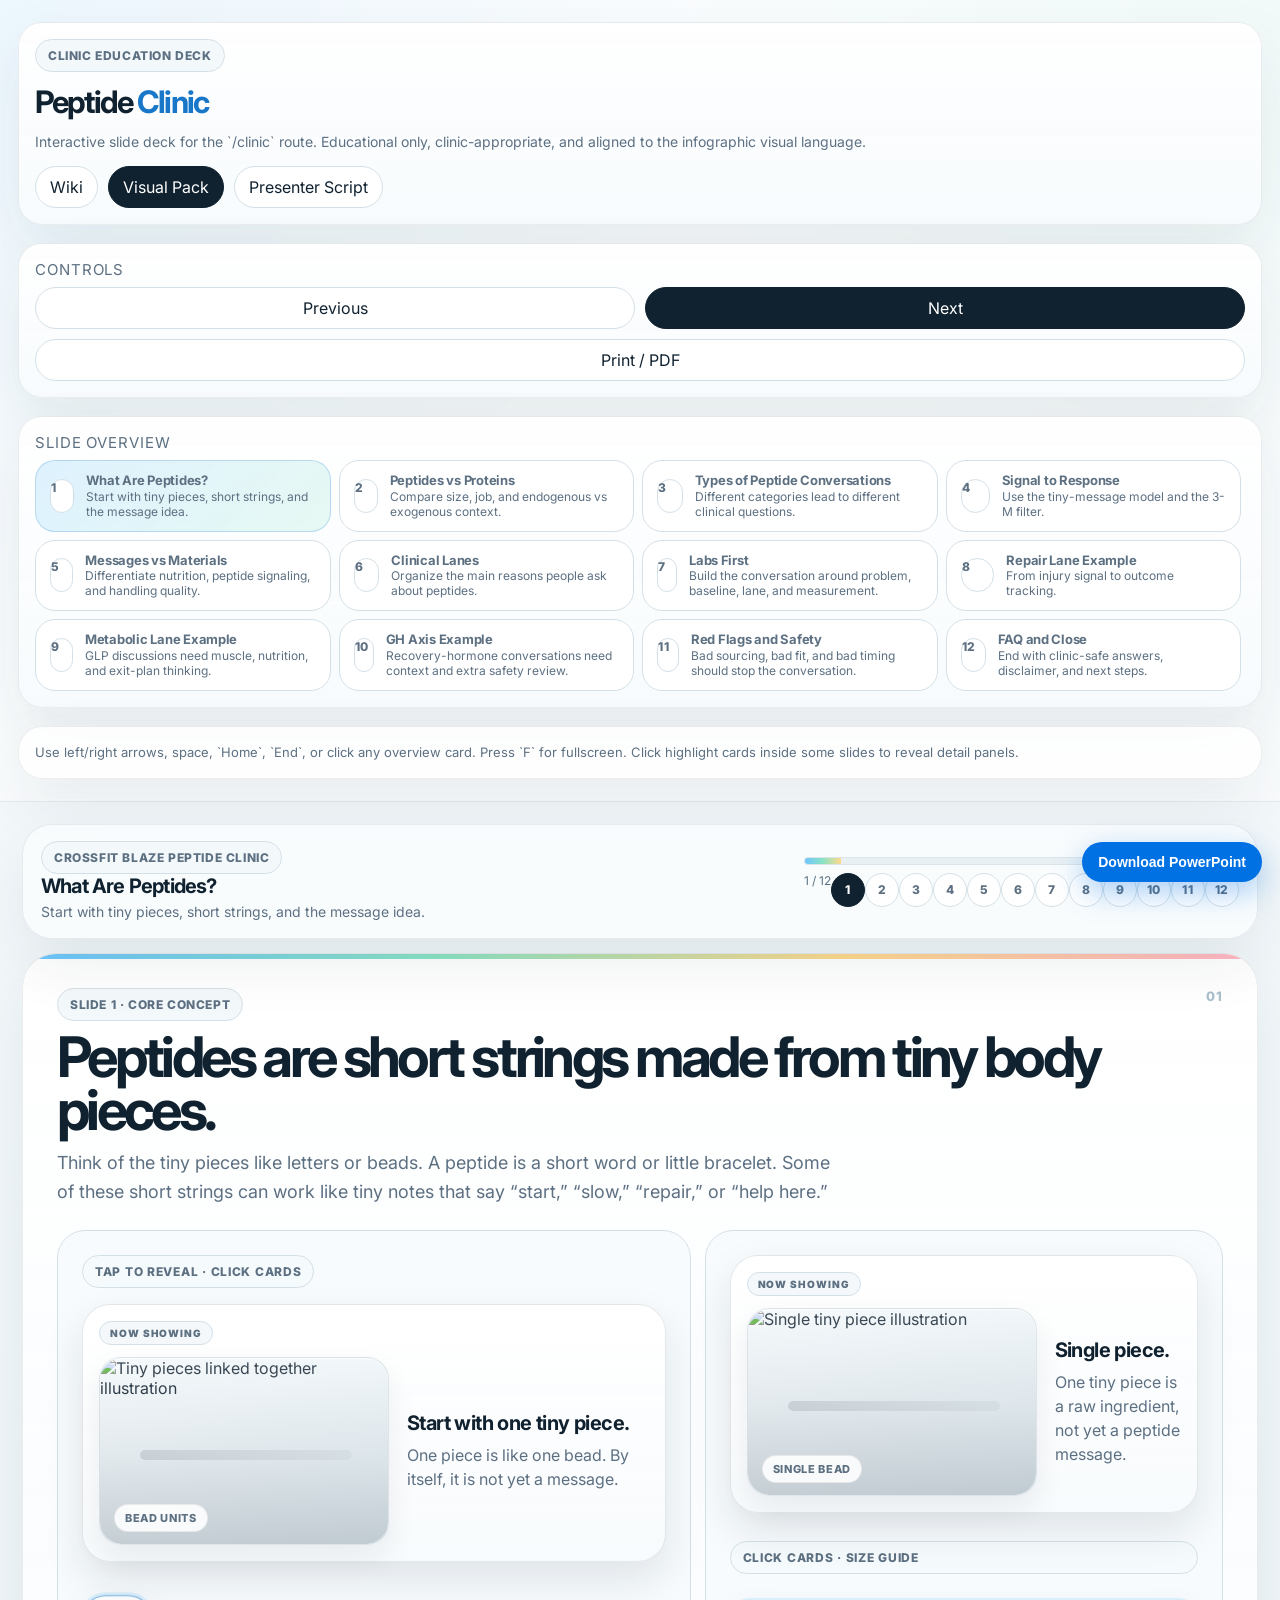
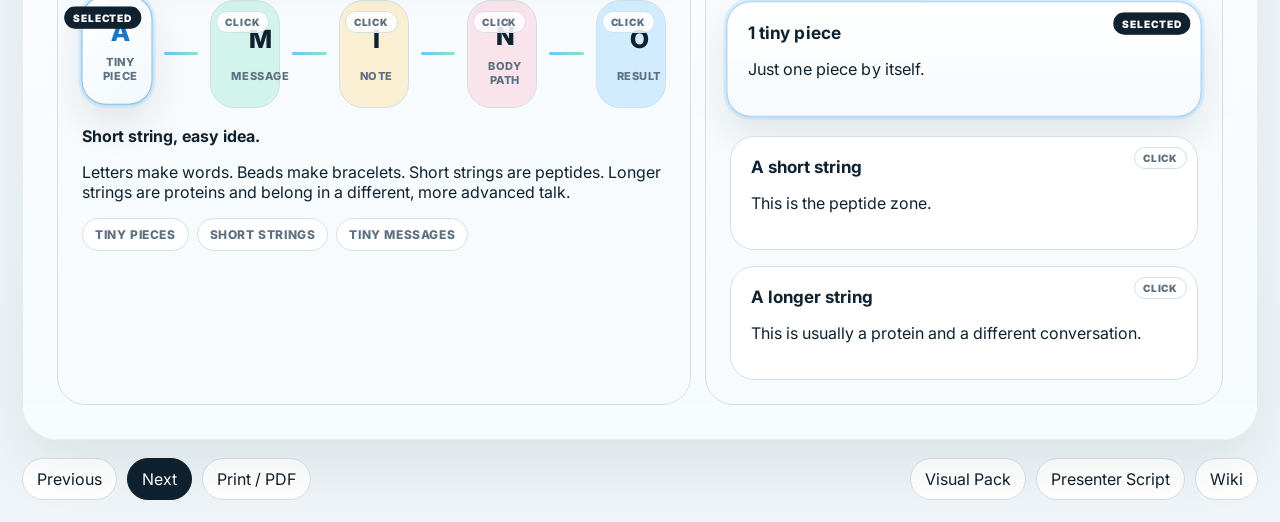
==== clinic-powerpoint/index.html @ 76d7d293 "Add peptide questionnaire and clinic powerpoint pages" ====
<!doctype html>
<html lang="en">
<head>
<meta charset="utf-8" />
<meta name="viewport" content="width=device-width,initial-scale=1" />
<title>CrossFit Blaze Peptide Clinic - Visual Guide</title>
<style>
@import url("https://fonts.googleapis.com/css2?family=Inter:wght@400;500;600;700;800&display=swap");

:root{
  --bg:#eef4f7;
  --paper:#fbfdfe;
  --ink:#10212f;
  --muted:#5d7082;
  --line:#d4e0e7;
  --line-strong:#a9bfcb;
  --blue:#6ec5ff;
  --blue-deep:#1877c9;
  --mint:#8ae3c4;
  --mint-deep:#1d8b6a;
  --gold:#ffd98c;
  --gold-deep:#b77712;
  --rose:#ffb6c7;
  --rose-deep:#bc4f73;
  --lavender:#c7c3ff;
  --shadow:0 24px 60px rgba(16,33,47,.08);
  --shadow-soft:0 16px 32px rgba(16,33,47,.06);
  --radius-xl:34px;
  --radius-lg:28px;
  --radius-md:22px;
  --radius-sm:18px;
}

*{box-sizing:border-box}
html,body{margin:0;min-height:100%;font-family:"Inter",ui-sans-serif,system-ui,-apple-system,BlinkMacSystemFont,"Segoe UI",sans-serif;color:var(--ink)}
body{
  background:
    radial-gradient(circle at top left, rgba(110,197,255,.35), transparent 28%),
    radial-gradient(circle at top right, rgba(138,227,196,.28), transparent 24%),
    linear-gradient(180deg, #f6fbfd 0%, var(--bg) 100%);
}
a,button{font:inherit;color:inherit}
button{cursor:pointer}

.app{
  min-height:100vh;
  display:grid;
  grid-template-columns:280px minmax(0,1fr);
}

.sidebar{
  position:sticky;
  top:0;
  align-self:start;
  height:100vh;
  padding:22px 18px;
  border-right:1px solid rgba(16,33,47,.08);
  background:rgba(251,253,254,.72);
  backdrop-filter:blur(18px);
}

.side-shell{
  height:100%;
  display:grid;
  grid-template-rows:auto auto 1fr auto;
  gap:18px;
}

.brand-card,.control-card,.dots-card,.footer-card,
.topbar,.slide-shell,.card,.mini-card,.details-panel,.lane-card,.flag-card,.faq-card,.map-card,.visual-card{
  border:1px solid rgba(16,33,47,.08);
  background:linear-gradient(180deg, rgba(255,255,255,.98), rgba(247,251,253,.92));
  box-shadow:var(--shadow);
}

.brand-card,.control-card,.dots-card,.footer-card{
  border-radius:24px;
  padding:16px;
}

.eyebrow,.slide-tag,.badge,.chip,.dot-button{
  display:inline-flex;
  align-items:center;
  gap:8px;
  border-radius:999px;
  font-size:12px;
  font-weight:800;
  letter-spacing:.05em;
  text-transform:uppercase;
}

.eyebrow,.slide-tag{
  padding:8px 12px;
  background:#f3f8fb;
  border:1px solid var(--line);
  color:var(--muted);
}

.brand-card h1{
  margin:14px 0 10px;
  font-size:31px;
  line-height:1;
  letter-spacing:-.06em;
}

.brand-card h1 span{color:var(--blue-deep)}
.brand-card p,.footer-card,.topbar p,.supporting,.card p,.card li,.mini-card p,.details-panel p,.lane-card p,.flag-card p,.faq-card p,.map-card p,.visual-card p{
  color:var(--muted);
  line-height:1.5;
}

.brand-card p,.footer-card,.topbar p,.mini-card p{font-size:14px}

.pill-row,.control-grid,.cta-row,.small-links{
  display:flex;
  flex-wrap:wrap;
  gap:10px;
}

.pill,.nav-btn,.overview-btn,.toggle-btn{
  display:inline-flex;
  align-items:center;
  justify-content:center;
  min-height:42px;
  padding:0 14px;
  border-radius:999px;
  border:1px solid var(--line);
  background:#fff;
  text-decoration:none;
  transition:transform .18s ease,border-color .18s ease,background .18s ease;
}

.pill:hover,.nav-btn:hover,.overview-btn:hover,.toggle-btn:hover,.dot-button:hover{
  transform:translateY(-1px);
  border-color:var(--line-strong);
}

.pill.primary,.nav-btn.primary{
  background:var(--ink);
  color:#fff;
  border-color:var(--ink);
}

.control-grid{
  display:grid;
  grid-template-columns:repeat(2,minmax(0,1fr));
}

.control-grid .nav-btn:last-child{
  grid-column:1 / -1;
}

.dots-card{
  display:grid;
  grid-template-rows:auto 1fr;
  min-height:0;
}

.overview{
  display:grid;
  gap:8px;
  overflow:auto;
  padding-right:4px;
}

.overview-btn{
  justify-content:flex-start;
  min-height:unset;
  padding:12px 14px;
  border-radius:20px;
  text-align:left;
  gap:12px;
}

.overview-btn.active{
  background:linear-gradient(135deg, rgba(110,197,255,.22), rgba(138,227,196,.2));
  border-color:rgba(24,119,201,.22);
}

.overview-btn strong{
  display:block;
  font-size:13px;
  line-height:1.2;
  letter-spacing:-.02em;
}

.overview-btn span{display:block;font-size:12px;color:var(--muted)}
.dot-button{
  width:34px;
  height:34px;
  justify-content:center;
  border:1px solid var(--line);
  background:#fff;
  color:var(--muted);
}
.dot-button.active{
  background:var(--ink);
  color:#fff;
  border-color:var(--ink);
}

.footer-card{
  font-size:13px;
  background:rgba(255,255,255,.8);
}

.main{
  padding:22px;
}

.topbar{
  position:sticky;
  top:22px;
  z-index:20;
  border-radius:30px;
  padding:16px 18px;
  display:flex;
  align-items:center;
  justify-content:space-between;
  gap:16px;
  background:rgba(251,253,254,.8);
  backdrop-filter:blur(18px);
}

.topbar-left{
  display:flex;
  align-items:center;
  gap:14px;
}

.topbar h2{
  margin:0;
  font-size:20px;
  letter-spacing:-.04em;
}

.topbar p{
  margin:3px 0 0;
}

.progress-wrap{
  min-width:220px;
  display:grid;
  gap:8px;
}

.progress-line{
  height:8px;
  border-radius:999px;
  overflow:hidden;
  background:#e8f0f4;
  border:1px solid rgba(16,33,47,.06);
}

.progress-bar{
  height:100%;
  width:0;
  background:linear-gradient(90deg, var(--blue), var(--mint), var(--gold));
}

.progress-meta{
  display:flex;
  justify-content:space-between;
  font-size:12px;
  color:var(--muted);
}

.mini-title,.card h4,.lane-card strong,.flag-card strong,.faq-card strong,.map-card strong,.details-panel strong{
  display:block;
  letter-spacing:-.03em;
}

.deck{
  margin-top:14px;
  position:relative;
  min-height:0;
}

.slide-shell{
  display:none;
  position:relative;
  overflow:hidden;
  border-radius:var(--radius-xl);
  padding:34px;
  min-height:calc(100vh - 158px);
}

.slide-shell.active{display:block}

.slide-shell::before{
  content:"";
  position:absolute;
  inset:0 0 auto 0;
  height:5px;
  background:linear-gradient(90deg, var(--blue), var(--mint), var(--gold), var(--rose));
}

.slide-head{
  display:flex;
  align-items:flex-start;
  justify-content:space-between;
  gap:18px;
  margin-bottom:24px;
}

.slide-head h2{
  margin:10px 0 10px;
  font-size:clamp(30px,4.5vw,56px);
  line-height:.95;
  letter-spacing:-.065em;
}

.supporting{
  max-width:780px;
  font-size:18px;
  line-height:1.62;
  margin:0;
}

.slide-id{
  color:var(--line-strong);
  font-size:13px;
  font-weight:800;
  letter-spacing:.08em;
  text-transform:uppercase;
}

.grid-2,.grid-3,.grid-4,.stack,.lane-grid,.mini-grid,.faq-grid,.footer-grid{
  display:grid;
  gap:16px;
}

.grid-2{grid-template-columns:repeat(2,minmax(0,1fr))}
.grid-3{grid-template-columns:repeat(3,minmax(0,1fr))}
.grid-4{grid-template-columns:repeat(4,minmax(0,1fr))}

.card,.mini-card,.details-panel,.lane-card,.flag-card,.faq-card,.map-card,.visual-card{
  border-radius:var(--radius-lg);
  padding:24px;
}

.card ul{margin:10px 0 0;padding-left:18px}
.card li{margin-bottom:8px}
.mini-title{
  margin-bottom:8px;
  font-size:15px;
  color:var(--muted);
  text-transform:uppercase;
  letter-spacing:.06em;
}

.stat-number{
  display:inline-flex;
  align-items:center;
  justify-content:center;
  width:38px;
  height:38px;
  border-radius:50%;
  background:var(--ink);
  color:#fff;
  font-size:14px;
  font-weight:800;
  margin-bottom:14px;
}

.chip-row{display:flex;flex-wrap:wrap;gap:8px;margin-top:14px}
.chip{
  padding:8px 12px;
  background:#fff;
  border:1px solid var(--line);
  color:var(--muted);
}

.chain-visual,.protein-visual,.signal-flow,.timeline,.lab-map,.gh-path,.safety-board{
  display:grid;
  gap:14px;
}

.chain-visual{
  grid-template-columns:1.1fr .9fr;
}

.chain-box,.scale-box,.visual-card{
  border:1px solid var(--line);
  background:#f7fbfd;
  border-radius:var(--radius-lg);
  padding:24px;
}

.chain-letters{
  display:flex;
  align-items:center;
  gap:10px;
  flex-wrap:wrap;
  margin-bottom:18px;
}

.letter{
  width:70px;
  height:70px;
  border-radius:24px;
  display:grid;
  place-items:center;
  font-size:25px;
  font-weight:800;
  letter-spacing:-.04em;
  border:1px solid var(--line);
  background:#fff;
}

.letter.blue{background:rgba(110,197,255,.28)}
.letter.mint{background:rgba(138,227,196,.34)}
.letter.gold{background:rgba(255,217,140,.38)}
.letter.rose{background:rgba(255,182,199,.34)}

.interaction-hint{
  display:inline-flex;
  align-items:center;
  gap:8px;
  margin-bottom:16px;
  padding:8px 12px;
  border-radius:999px;
  border:1px solid var(--line);
  background:#f5fafc;
  color:var(--muted);
  font-size:12px;
  font-weight:800;
  letter-spacing:.06em;
  text-transform:uppercase;
}

.toggle-strip,.toggle-stack{
  display:grid;
  gap:12px;
}

.toggle-strip{
  display:flex;
  align-items:center;
  flex-wrap:wrap;
}

.click-label{
  display:block;
  margin-top:8px;
  color:var(--muted);
  font-size:11px;
  font-weight:800;
  letter-spacing:.05em;
  text-transform:uppercase;
}

.letter-card{
  min-height:108px;
  padding:0;
  display:grid;
  place-items:center;
  font-size:25px;
  font-weight:800;
  letter-spacing:-.04em;
}

.letter-card.active{
  color:var(--blue-deep);
}

.scale-toggle,.ratio-toggle,.type-toggle{
  width:100%;
  text-align:left;
}

.type-details,
.slide-details{
  margin-top:14px;
}

.slide-details{
  order:-1;
  margin:0 0 14px;
}

.connector{
  flex:1 0 24px;
  max-width:52px;
  height:3px;
  border-radius:999px;
  background:linear-gradient(90deg, var(--blue), var(--mint));
}

.scale-item,.ratio-card,.toggle-card,.process-step,.lane-card,.flag-card,.faq-card,.lab-node,.gh-node,.safety-note{
  border:1px solid var(--line);
  background:#fff;
  border-radius:24px;
  padding:20px;
}

.scale-item strong,.ratio-card strong,.toggle-card strong,.process-step strong,.lab-node strong,.gh-node strong{
  font-size:17px;
}

.protein-visual{
  grid-template-columns:repeat(2,minmax(0,1fr));
}

.ratio-bar{
  height:14px;
  border-radius:999px;
  margin-top:12px;
  overflow:hidden;
  background:#edf3f6;
}

.ratio-fill{
  height:100%;
  border-radius:999px;
}

.ratio-fill.peptide{width:32%;background:linear-gradient(90deg, var(--blue), var(--mint))}
.ratio-fill.protein{width:82%;background:linear-gradient(90deg, var(--gold), var(--rose))}

.bucket-wrap{
  display:grid;
  grid-template-columns:repeat(2,minmax(0,1fr));
  gap:16px;
}

.bucket-card{
  position:relative;
  overflow:hidden;
  border-radius:var(--radius-lg);
  padding:20px;
  border:1px solid var(--line);
  background:#fff;
}

.bucket-card::after{
  content:"";
  position:absolute;
  inset:auto -24px -40px auto;
  width:140px;
  height:140px;
  border-radius:50%;
  opacity:.35;
}

.bucket-card.mint::after{background:radial-gradient(circle, var(--mint), transparent 66%)}
.bucket-card.blue::after{background:radial-gradient(circle, var(--blue), transparent 66%)}

.type-ladder{
  display:grid;
  grid-template-columns:repeat(4,minmax(0,1fr));
  gap:14px;
}

.signal-flow{
  grid-template-columns:repeat(5,minmax(0,1fr));
  align-items:stretch;
}

.flow-card{
  position:relative;
  border:1px solid var(--line);
  border-radius:28px;
  padding:22px;
  background:#fff;
}

.flow-card::after{
  content:"";
  position:absolute;
  top:50%;
  right:-14px;
  width:16px;
  height:16px;
  margin-top:-8px;
  border-top:2px solid var(--line-strong);
  border-right:2px solid var(--line-strong);
  transform:rotate(45deg);
}

.flow-card:last-child::after{display:none}

.flow-icon,.lane-tag,.faq-index{
  display:inline-grid;
  place-items:center;
}

.flow-icon{
  width:56px;
  height:56px;
  border-radius:18px;
  margin-bottom:14px;
  font-size:22px;
}

.flow-icon.blue{background:rgba(110,197,255,.28)}
.flow-icon.mint{background:rgba(138,227,196,.34)}
.flow-icon.gold{background:rgba(255,217,140,.38)}
.flow-icon.rose{background:rgba(255,182,199,.34)}
.flow-icon.lavender{background:rgba(199,195,255,.34)}

.three-m{
  display:grid;
  grid-template-columns:repeat(3,minmax(0,1fr));
  gap:14px;
}

.signal-meter{
  display:grid;
  grid-template-columns:1fr auto;
  gap:18px;
  align-items:center;
  border-radius:var(--radius-lg);
  padding:18px;
  border:1px solid var(--line);
  background:linear-gradient(135deg, rgba(255,255,255,.95), rgba(246,250,252,.92));
}

.meter{
  height:14px;
  border-radius:999px;
  background:linear-gradient(90deg, var(--blue), var(--mint), var(--gold), var(--rose));
  position:relative;
}

.meter::after{
  content:"";
  position:absolute;
  left:58%;
  top:50%;
  width:22px;
  height:22px;
  margin-top:-11px;
  border-radius:50%;
  border:3px solid #fff;
  background:var(--ink);
  box-shadow:0 4px 14px rgba(16,33,47,.2);
}

.toggle-board{
  display:grid;
  grid-template-columns:repeat(2,minmax(0,1fr));
  gap:16px;
}

.toggle-card{
  position:relative;
  cursor:pointer;
  transition:transform .18s ease,border-color .18s ease,box-shadow .18s ease,background .18s ease,outline-color .18s ease;
}

.toggle-card::after{
  content:"CLICK";
  position:absolute;
  top:10px;
  right:10px;
  z-index:2;
  padding:4px 8px;
  border-radius:999px;
  border:1px solid var(--line);
  background:rgba(255,255,255,.86);
  color:var(--muted);
  font-size:10px;
  font-weight:900;
  letter-spacing:.08em;
  text-transform:uppercase;
  pointer-events:none;
}

.toggle-card.active{
  border-color:rgba(24,119,201,.34);
  outline:3px solid rgba(110,197,255,.2);
  background:linear-gradient(180deg, rgba(255,255,255,.98), rgba(246,250,252,.95));
  box-shadow:0 18px 38px rgba(16,33,47,.1), 0 0 0 1px rgba(24,119,201,.08);
  transform:translateY(-4px) scale(1.015);
}

.toggle-card.active::after{
  content:"SELECTED";
  background:var(--ink);
  border-color:var(--ink);
  color:#fff;
}

.toggle-card.just-clicked{
  animation:click-pop .34s ease;
}

@keyframes click-pop{
  0%{transform:translateY(-4px) scale(1.015)}
  50%{transform:translateY(-7px) scale(1.04)}
  100%{transform:translateY(-4px) scale(1.015)}
}

.letter-card.active{
  background:linear-gradient(135deg, rgba(255,255,255,.98), rgba(240,248,252,.94));
  color:var(--blue-deep);
  border-color:rgba(24,119,201,.5);
  text-shadow:none;
}

.letter-card.active .click-label{color:var(--muted)}

.details-panel:not([hidden]){
  position:relative;
  order:-1;
  grid-column:1 / -1;
  margin-bottom:12px;
  padding:16px;
  border:1px solid rgba(16,33,47,.1);
  background:linear-gradient(180deg, rgba(255,255,255,.99), rgba(248,251,253,.96));
  box-shadow:0 18px 40px rgba(16,33,47,.1);
  animation:panel-reveal .22s ease;
}

.details-panel:not([hidden])::before{
  content:"NOW SHOWING";
  display:inline-flex;
  width:max-content;
  margin:0 0 12px;
  padding:5px 10px;
  border-radius:999px;
  background:#f5f8fa;
  border:1px solid var(--line);
  color:var(--muted);
  font-size:10px;
  font-weight:900;
  letter-spacing:.09em;
  text-transform:uppercase;
}

.details-panel:not([hidden]) strong{
  color:var(--ink);
  font-size:20px;
}

.details-panel.just-changed{
  animation:panel-flash .42s ease;
}

@keyframes panel-flash{
  0%{box-shadow:0 0 0 0 rgba(16,33,47,0);transform:translateY(4px)}
  45%{box-shadow:0 22px 62px rgba(16,33,47,.14), 0 0 0 8px rgba(110,197,255,.14);transform:translateY(-3px)}
  100%{box-shadow:0 18px 40px rgba(16,33,47,.1);transform:translateY(0)}
}

@keyframes panel-reveal{
  from{opacity:.55;transform:translateY(6px)}
  to{opacity:1;transform:translateY(0)}
}

.details-panel[hidden]{display:none}

.detail-body{
  display:grid;
  grid-template-columns:minmax(220px, 290px) minmax(0,1fr);
  gap:18px;
  align-items:center;
}

.detail-copy strong{
  display:block;
  margin-bottom:8px;
}

.detail-copy p{
  margin:0;
  max-width:44ch;
}

.detail-visual{
  position:relative;
  min-height:188px;
  overflow:hidden;
  border-radius:22px;
  border:1px solid rgba(16,33,47,.08);
  background:
    radial-gradient(circle at 20% 20%, rgba(255,255,255,.9), transparent 26%),
    linear-gradient(145deg, #fbfdfe, #edf4f7);
  box-shadow:inset 0 1px 0 rgba(255,255,255,.8), 0 14px 30px rgba(16,33,47,.07);
}

.detail-visual.has-generated{
  background:linear-gradient(145deg, #f3f8fb, #e7f0f5);
}

.detail-visual::before{
  content:"";
  position:absolute;
  inset:14px;
  border-radius:18px;
  background:linear-gradient(180deg, rgba(255,255,255,.18), transparent 38%);
  pointer-events:none;
}

.detail-visual.has-generated::before{
  inset:0;
  z-index:1;
  border-radius:inherit;
  background:linear-gradient(180deg, rgba(255,255,255,.2) 0%, rgba(16,33,47,.06) 52%, rgba(16,33,47,.18) 100%);
}

.generated-visual{
  position:absolute;
  inset:0;
  width:100%;
  height:100%;
  object-fit:cover;
  border-radius:inherit;
  display:block;
}

.detail-visual.has-generated > :not(.generated-visual):not(.caption){
  display:none !important;
}

.detail-visual.has-generated svg{
  display:none !important;
}

.detail-visual .caption{
  position:absolute;
  left:14px;
  bottom:12px;
  z-index:2;
  padding:6px 10px;
  border-radius:999px;
  background:rgba(255,255,255,.88);
  border:1px solid rgba(16,33,47,.08);
  color:var(--muted);
  font-size:11px;
  font-weight:800;
  letter-spacing:.06em;
  text-transform:uppercase;
}

.visual-card{
  position:relative;
  overflow:hidden;
}

.visual-card h4{
  margin:0 0 6px;
  font-size:20px;
  letter-spacing:-.04em;
}

.visual-card .card-visual{
  margin-top:16px;
}

.visual-row{
  display:grid;
  grid-template-columns:repeat(2,minmax(0,1fr));
  gap:16px;
}

.photo-grid{
  display:grid;
  grid-template-columns:repeat(2,minmax(0,1fr));
  gap:16px;
}

.scene-beads .orb,
.scene-bubbles .bubble,
.scene-network .node,
.scene-gauge .tick,
.scene-lab-sheet .line,
.scene-lock .cut,
.scene-fold .fold-line,
.scene-lanes .lane-band,
.scene-muscle .fiber,
.scene-clipboard .sheet-line,
.scene-glp .ring-segment,
.scene-gh .pulse,
.scene-safety .alert-bar{
  position:absolute;
}

.scene-beads .orb{
  width:44px;
  height:44px;
  border-radius:50%;
  box-shadow:inset 0 10px 14px rgba(255,255,255,.46), 0 8px 16px rgba(16,33,47,.12);
}

.scene-beads .orb:nth-child(1){left:28px;top:88px;background:linear-gradient(135deg, #7dd5ff, #b7e9ff)}
.scene-beads .orb:nth-child(2){left:74px;top:58px;background:linear-gradient(135deg, #9ceacd, #dff8ec)}
.scene-beads .orb:nth-child(3){left:126px;top:84px;background:linear-gradient(135deg, #ffd995, #fff0c8)}
.scene-beads .orb:nth-child(4){left:176px;top:52px;background:linear-gradient(135deg, #ffc1d1, #ffe3eb)}
.scene-beads .orb:nth-child(5){left:222px;top:82px;background:linear-gradient(135deg, #bfcafc, #e4e8ff)}
.scene-beads::after{
  content:"";
  position:absolute;
  left:40px;
  right:36px;
  top:92px;
  height:10px;
  border-radius:999px;
  background:linear-gradient(90deg, rgba(16,33,47,.12), rgba(16,33,47,.04));
}

.scene-bubbles .bubble{
  border-radius:18px;
  background:#fff;
  border:1px solid rgba(16,33,47,.08);
  box-shadow:0 10px 18px rgba(16,33,47,.08);
}

.scene-bubbles .bubble:nth-child(1){left:26px;top:42px;width:128px;height:62px}
.scene-bubbles .bubble:nth-child(2){right:30px;top:84px;width:150px;height:70px}
.scene-bubbles .bubble:nth-child(3){left:78px;bottom:26px;width:118px;height:52px}

.scene-bubbles .bubble::after{
  content:"";
  position:absolute;
  left:18px;
  right:18px;
  top:18px;
  height:8px;
  border-radius:999px;
  background:linear-gradient(90deg, rgba(110,197,255,.5), rgba(138,227,196,.5));
  box-shadow:0 14px 0 rgba(16,33,47,.07), 0 28px 0 rgba(16,33,47,.06);
}

.scene-lock .lock-body{
  position:absolute;
  left:38px;
  top:78px;
  width:112px;
  height:78px;
  border-radius:22px;
  background:linear-gradient(145deg, #fff4d3, #ffd98c);
  box-shadow:0 12px 22px rgba(183,119,18,.18);
}

.scene-lock .lock-body::before{
  content:"";
  position:absolute;
  left:22px;
  top:-42px;
  width:62px;
  height:56px;
  border:10px solid rgba(183,119,18,.38);
  border-bottom:0;
  border-radius:40px 40px 0 0;
}

.scene-lock .cut{
  left:188px;
  top:92px;
  width:92px;
  height:48px;
  border-radius:18px;
  background:linear-gradient(145deg, #eaf7ff, #9edcff);
  transform:rotate(-14deg);
  box-shadow:0 14px 22px rgba(24,119,201,.14);
}

.scene-lock .cut::before{
  content:"";
  position:absolute;
  inset:16px auto 16px 18px;
  width:50px;
  border-radius:999px;
  background:#fff;
}

.scene-network .node{
  width:18px;
  height:18px;
  border-radius:50%;
  background:#fff;
  border:4px solid rgba(24,119,201,.24);
  box-shadow:0 8px 14px rgba(16,33,47,.08);
}

.scene-network .node:nth-child(1){left:46px;top:52px}
.scene-network .node:nth-child(2){left:138px;top:38px}
.scene-network .node:nth-child(3){left:230px;top:68px}
.scene-network .node:nth-child(4){left:86px;top:128px}
.scene-network .node:nth-child(5){left:188px;top:132px}
.scene-network .node:nth-child(6){left:254px;top:118px}
.scene-network svg,
.scene-gauge svg,
.scene-lab-sheet svg,
.scene-fold svg,
.scene-lanes svg,
.scene-muscle svg,
.scene-clipboard svg,
.scene-glp svg,
.scene-gh svg,
.scene-safety svg{
  position:absolute;
  inset:0;
  width:100%;
  height:100%;
}

.scene-gauge .dial{
  position:absolute;
  left:48px;
  top:34px;
  width:184px;
  height:184px;
  border-radius:50%;
  background:radial-gradient(circle at 50% 44%, #fff 0 42%, #eef4f7 43% 62%, transparent 63%);
  box-shadow:inset 0 0 0 1px rgba(16,33,47,.08), 0 16px 26px rgba(16,33,47,.08);
}

.scene-gauge .needle{
  position:absolute;
  left:136px;
  top:118px;
  width:76px;
  height:4px;
  border-radius:999px;
  background:var(--ink);
  transform-origin:0 50%;
  transform:rotate(-26deg);
}

.scene-gauge .needle::after{
  content:"";
  position:absolute;
  left:-10px;
  top:-9px;
  width:22px;
  height:22px;
  border-radius:50%;
  background:#fff;
  border:5px solid var(--ink);
}

.scene-lab-sheet .paper{
  position:absolute;
  left:58px;
  top:24px;
  width:178px;
  height:144px;
  border-radius:18px;
  background:linear-gradient(180deg, #ffffff, #f5f9fb);
  border:1px solid rgba(16,33,47,.08);
  box-shadow:0 18px 28px rgba(16,33,47,.08);
}

.scene-lab-sheet .line{
  left:78px;
  right:78px;
  height:8px;
  border-radius:999px;
  background:rgba(16,33,47,.08);
}

.scene-lab-sheet .line.l1{top:54px}
.scene-lab-sheet .line.l2{top:80px;width:116px;right:auto}
.scene-lab-sheet .line.l3{top:106px;width:98px;right:auto}
.scene-lab-sheet .dot{
  position:absolute;
  width:44px;
  height:44px;
  border-radius:14px;
  background:linear-gradient(135deg, rgba(110,197,255,.88), rgba(138,227,196,.82));
  right:42px;
  bottom:28px;
  box-shadow:0 12px 18px rgba(24,119,201,.14);
}

.scene-fold .blob{
  position:absolute;
  left:52px;
  top:34px;
  width:196px;
  height:124px;
  border-radius:42% 58% 46% 54% / 40% 46% 54% 60%;
  background:linear-gradient(145deg, #dff5ea, #b8e4ff 42%, #fff1cc 100%);
  box-shadow:0 20px 28px rgba(16,33,47,.08);
}

.scene-lanes .lane-chip{
  position:absolute;
  width:122px;
  height:40px;
  border-radius:999px;
  background:rgba(255,255,255,.86);
  border:1px solid rgba(16,33,47,.08);
  box-shadow:0 10px 18px rgba(16,33,47,.08);
}

.scene-lanes .lane-chip:nth-child(1){left:24px;top:30px}
.scene-lanes .lane-chip:nth-child(2){right:26px;top:52px}
.scene-lanes .lane-chip:nth-child(3){left:52px;top:106px}
.scene-lanes .lane-chip:nth-child(4){right:52px;top:128px}

.scene-muscle .panel{
  position:absolute;
  left:30px;
  top:36px;
  width:244px;
  height:118px;
  border-radius:28px;
  background:linear-gradient(145deg, #fff, #f0f6f9);
  border:1px solid rgba(16,33,47,.08);
}

.scene-clipboard .clip{
  position:absolute;
  left:118px;
  top:20px;
  width:74px;
  height:24px;
  border-radius:12px;
  background:linear-gradient(145deg, #d8e4ea, #f7fafc);
  border:1px solid rgba(16,33,47,.08);
}

.scene-clipboard .sheet{
  position:absolute;
  left:54px;
  top:30px;
  width:202px;
  height:142px;
  border-radius:22px;
  background:#fff;
  border:1px solid rgba(16,33,47,.08);
  box-shadow:0 16px 26px rgba(16,33,47,.08);
}

.scene-clipboard .sheet-line{
  left:76px;
  right:78px;
  height:8px;
  border-radius:999px;
  background:rgba(16,33,47,.08);
}

.scene-clipboard .sheet-line.s1{top:64px}
.scene-clipboard .sheet-line.s2{top:90px}
.scene-clipboard .sheet-line.s3{top:116px;width:124px;right:auto}
.scene-clipboard .check{
  position:absolute;
  right:52px;
  bottom:26px;
  width:52px;
  height:52px;
  border-radius:18px;
  background:linear-gradient(145deg, #c9f0df, #89e1bf);
  box-shadow:0 12px 18px rgba(29,139,106,.16);
}

.scene-glp .donut{
  position:absolute;
  left:68px;
  top:24px;
  width:152px;
  height:152px;
  border-radius:50%;
  background:conic-gradient(#7fd0ff 0 92deg, #89e1bf 92deg 212deg, #ffd98c 212deg 300deg, #dde8ee 300deg 360deg);
  box-shadow:0 16px 26px rgba(16,33,47,.08);
}

.scene-glp .donut::after{
  content:"";
  position:absolute;
  inset:32px;
  border-radius:50%;
  background:#f7fbfd;
}

.scene-glp .bar{
  position:absolute;
  left:46px;
  bottom:26px;
  width:192px;
  height:14px;
  border-radius:999px;
  background:linear-gradient(90deg, rgba(16,33,47,.08), rgba(16,33,47,.04));
}

.scene-glp .bar::after{
  content:"";
  position:absolute;
  left:0;
  top:0;
  width:68%;
  height:100%;
  border-radius:999px;
  background:linear-gradient(90deg, var(--mint), var(--blue));
}

.scene-gh .axis{
  position:absolute;
  left:48px;
  top:38px;
  width:204px;
  height:112px;
  border-left:2px solid rgba(16,33,47,.14);
  border-bottom:2px solid rgba(16,33,47,.14);
}

.scene-safety .badge-stack{
  position:absolute;
  left:32px;
  top:34px;
  width:230px;
  height:126px;
  border-radius:28px;
  background:linear-gradient(145deg, #fff, #f3f7f9);
  border:1px solid rgba(16,33,47,.08);
  box-shadow:0 18px 26px rgba(16,33,47,.08);
}

.scene-safety .shield{
  position:absolute;
  right:38px;
  bottom:22px;
  width:64px;
  height:76px;
  clip-path:polygon(50% 0, 100% 18%, 100% 56%, 50% 100%, 0 56%, 0 18%);
  background:linear-gradient(180deg, #ffd2db, #ff9ab5);
  box-shadow:0 14px 20px rgba(188,79,115,.16);
}

.lane-grid{
  grid-template-columns:repeat(2,minmax(0,1fr));
}

.lane-card{
  display:grid;
  grid-template-columns:104px 1fr;
  gap:16px;
  align-items:center;
}

.lane-tag{
  min-height:96px;
  border-radius:22px;
  padding:12px;
  font-size:12px;
  font-weight:800;
  letter-spacing:.05em;
  text-transform:uppercase;
  text-align:center;
}

.lane-tag.blue{background:rgba(110,197,255,.24);color:var(--blue-deep)}
.lane-tag.mint{background:rgba(138,227,196,.28);color:var(--mint-deep)}
.lane-tag.gold{background:rgba(255,217,140,.34);color:var(--gold-deep)}
.lane-tag.rose{background:rgba(255,182,199,.34);color:var(--rose-deep)}
.lane-tag.lavender{background:rgba(199,195,255,.34);color:#5447b6}

.lab-map{
  grid-template-columns:1.1fr .9fr;
}

.map-card{
  position:relative;
  overflow:hidden;
}

.lab-body{
  position:relative;
  min-height:310px;
  border-radius:24px;
  background:linear-gradient(180deg, #f9fcfd, #eef5f8);
  border:1px solid var(--line);
}

.silhouette{
  position:absolute;
  left:50%;
  top:22px;
  width:138px;
  height:260px;
  margin-left:-69px;
}

.silhouette .head{
  width:54px;
  height:54px;
  margin:0 auto;
  border-radius:50%;
  background:rgba(16,33,47,.08);
}

.silhouette .torso{
  width:82px;
  height:108px;
  margin:8px auto 0;
  border-radius:44px 44px 24px 24px;
  background:rgba(16,33,47,.08);
}

.silhouette .legs{
  display:flex;
  justify-content:space-between;
  width:72px;
  margin:6px auto 0;
}

.silhouette .legs span{
  width:26px;
  height:90px;
  border-radius:20px;
  background:rgba(16,33,47,.08);
}

.lab-node{
  position:absolute;
  width:160px;
  box-shadow:var(--shadow-soft);
}

.lab-node::after{
  content:"";
  position:absolute;
  width:30px;
  height:2px;
  background:var(--line-strong);
}

.lab-node.top-left{left:18px;top:26px}
.lab-node.top-left::after{right:-26px;top:32px;transform:rotate(12deg)}
.lab-node.top-right{right:18px;top:40px}
.lab-node.top-right::after{left:-26px;top:30px;transform:rotate(-12deg)}
.lab-node.mid-left{left:24px;top:148px}
.lab-node.mid-left::after{right:-28px;top:34px}
.lab-node.bottom-right{right:20px;bottom:28px}
.lab-node.bottom-right::after{left:-28px;top:30px;transform:rotate(8deg)}

.timeline{
  grid-template-columns:repeat(5,minmax(0,1fr));
}

.process-step{
  position:relative;
}

.process-step::after{
  content:"";
  position:absolute;
  top:24px;
  right:-10px;
  width:20px;
  height:2px;
  background:var(--line-strong);
}

.process-step:last-child::after{display:none}

.gh-path{
  grid-template-columns:repeat(5,minmax(0,1fr));
}

.gh-node{
  text-align:center;
}

.gh-node .ring{
  width:68px;
  height:68px;
  margin:0 auto 14px;
  border-radius:50%;
  border:10px solid rgba(110,197,255,.24);
  outline:8px solid rgba(138,227,196,.18);
  background:#fff;
}

.safety-board{
  grid-template-columns:1.1fr .9fr;
}

.flag-stack,.safety-side{
  display:grid;
  gap:14px;
}

.flag-card{
  display:grid;
  grid-template-columns:56px 1fr;
  gap:14px;
}

.flag-mark{
  width:56px;
  height:56px;
  border-radius:20px;
  display:grid;
  place-items:center;
  font-size:24px;
  background:rgba(255,182,199,.3);
}

.safety-note{
  background:#f7fbfd;
}

.faq-grid{
  grid-template-columns:repeat(2,minmax(0,1fr));
}

.faq-card{
  display:grid;
  grid-template-columns:46px 1fr;
  gap:14px;
  align-items:flex-start;
}

.faq-index{
  width:46px;
  height:46px;
  border-radius:16px;
  background:rgba(110,197,255,.24);
  color:var(--blue-deep);
  font-weight:800;
}

.closing{
  display:grid;
  grid-template-columns:1.1fr .9fr;
  gap:18px;
}

.disclaimer-box{
  border:1px dashed var(--line-strong);
  border-radius:24px;
  padding:16px 18px;
  background:rgba(255,255,255,.58);
  color:var(--muted);
  font-size:14px;
  line-height:1.55;
}

.footer-nav{
  margin-top:18px;
  display:flex;
  justify-content:space-between;
  align-items:center;
  gap:12px;
}

.slide-print-note{
  display:none;
}

@media (max-width:1280px){
  .app{grid-template-columns:1fr}
  .sidebar{position:relative;height:auto;border-right:0;border-bottom:1px solid rgba(16,33,47,.08)}
  .side-shell{grid-template-rows:auto auto auto auto}
  .overview{grid-template-columns:repeat(4,minmax(0,1fr))}
}

@media (max-width:1024px){
  .chain-visual,.lab-map,.safety-board,.closing{grid-template-columns:1fr}
  .lane-grid,.grid-4,.type-ladder,.three-m,.timeline,.gh-path{grid-template-columns:repeat(2,minmax(0,1fr))}
  .signal-flow{grid-template-columns:repeat(3,minmax(0,1fr))}
  .detail-body,.visual-row,.photo-grid{grid-template-columns:1fr}
}

@media (max-width:820px){
  .main{padding:16px}
  .topbar{top:16px;display:grid}
  .topbar-left,.progress-wrap{width:100%}
  .overview{grid-template-columns:repeat(2,minmax(0,1fr))}
  .slide-shell{padding:22px;border-radius:28px;min-height:0}
  .grid-2,.grid-3,.grid-4,.protein-visual,.bucket-wrap,.type-ladder,.signal-flow,.three-m,.toggle-board,.lane-grid,.lab-map,.timeline,.gh-path,.safety-board,.faq-grid,.closing,.toggle-strip{grid-template-columns:1fr}
  .lane-card{grid-template-columns:1fr}
  .detail-visual{min-height:164px}
  .process-step::after,.flow-card::after,.lab-node::after{display:none}
  .lab-body{min-height:560px}
  .lab-node{position:relative;width:auto;left:auto;right:auto;top:auto;bottom:auto}
  .silhouette{position:relative;left:auto;top:auto;margin:20px auto}
  .footer-nav{flex-direction:column;align-items:stretch}
}

@media print{
  :root{
    --bg:#fff;
    --paper:#fff;
    --ink:#111;
    --muted:#444;
    --line:#cfcfcf;
    --line-strong:#a9a9a9;
    --shadow:none;
    --shadow-soft:none;
  }
  @page{size:auto;margin:.55in}
  body{background:#fff;color:#111}
  .app{display:block}
  .sidebar,.topbar,.footer-nav,.control-card,.dots-card{display:none !important}
  .main{padding:0}
  .slide-shell,.card,.mini-card,.details-panel,.lane-card,.flag-card,.faq-card,.map-card,.visual-card,.bucket-card,.flow-card,.scale-item,.ratio-card,.toggle-card,.process-step,.lab-node,.gh-node,.safety-note{
    box-shadow:none;
    background:#fff !important;
  }
  .slide-shell{
    display:block !important;
    break-inside:avoid;
    page-break-inside:avoid;
    border-color:#cfcfcf;
    margin-top:0;
  }
  .slide-shell::before{display:none}
  .deck{min-height:0}
  .slide-shell{margin-top:14px}
  .slide-print-note{display:block;margin-top:12px;color:var(--muted);font-size:13px}
}
</style>
</head>
<body>
<div class="app">
  <aside class="sidebar">
    <div class="side-shell">
      <section class="brand-card">
        <span class="eyebrow">Clinic Education Deck</span>
        <h1>Peptide <span>Clinic</span></h1>
        <p>Interactive slide deck for the `/clinic` route. Educational only, clinic-appropriate, and aligned to the infographic visual language.</p>
        <div class="pill-row" style="margin-top:14px">
          <a class="pill" href="/">Wiki</a>
          <a class="pill primary" href="/clinic-infographics">Visual Pack</a>
          <a class="pill" href="/clinic-script">Presenter Script</a>
        </div>
      </section>

      <section class="control-card">
        <div class="mini-title">Controls</div>
        <div class="control-grid">
          <button class="nav-btn" type="button" data-action="prev">Previous</button>
          <button class="nav-btn primary" type="button" data-action="next">Next</button>
          <button class="nav-btn" type="button" data-action="print">Print / PDF</button>
        </div>
      </section>

      <section class="dots-card">
        <div class="mini-title">Slide Overview</div>
        <div class="overview" id="overview"></div>
      </section>

      <section class="footer-card">
        Use left/right arrows, space, `Home`, `End`, or click any overview card. Press `F` for fullscreen. Click highlight cards inside some slides to reveal detail panels.
      </section>
    </div>
  </aside>

  <main class="main">
    <header class="topbar">
      <div class="topbar-left">
        <div>
          <span class="eyebrow">CrossFit Blaze Peptide Clinic</span>
          <h2 id="slideTitle">Peptides, made easy</h2>
          <p id="slideSubtitle">Friendly visuals, simple words, and clinic-safe basics for CrossFit Blaze clients.</p>
        </div>
      </div>
      <div class="progress-wrap">
        <div class="progress-line"><div class="progress-bar" id="progressBar"></div></div>
        <div class="progress-meta">
          <span id="progressText">1 / 12</span>
          <div id="dotRow"></div>
        </div>
      </div>
    </header>

    <div class="deck" id="deck">
      <section class="slide-shell active" data-title="What Are Peptides?" data-subtitle="Start with tiny pieces, short strings, and the message idea.">
        <div class="slide-head">
          <div>
            <span class="slide-tag">Slide 1 · Core Concept</span>
            <h2>Peptides are short strings made from tiny body pieces.</h2>
            <p class="supporting">Think of the tiny pieces like letters or beads. A peptide is a short word or little bracelet. Some of these short strings can work like tiny notes that say “start,” “slow,” “repair,” or “help here.”</p>
          </div>
          <span class="slide-id">01</span>
        </div>
        <div class="chain-visual">
          <div class="chain-box">
            <div class="interaction-hint">Tap to reveal · Click cards</div>
            <div class="toggle-stack" data-toggle-group>
              <div class="chain-letters toggle-strip">
                <button class="toggle-card letter letter-card blue active" type="button" data-target="detail-letter-a">
                  A
                  <span class="click-label">tiny piece</span>
                </button>
                <div class="connector"></div>
                <button class="toggle-card letter letter-card mint" type="button" data-target="detail-letter-m">
                  M
                  <span class="click-label">message</span>
                </button>
                <div class="connector"></div>
                <button class="toggle-card letter letter-card gold" type="button" data-target="detail-letter-i">
                  I
                  <span class="click-label">note</span>
                </button>
                <div class="connector"></div>
                <button class="toggle-card letter letter-card rose" type="button" data-target="detail-letter-n">
                  N
                  <span class="click-label">body path</span>
                </button>
                <div class="connector"></div>
                <button class="toggle-card letter letter-card blue" type="button" data-target="detail-letter-o">
                  O
                  <span class="click-label">result</span>
                </button>
              </div>
              <div class="slide-details">
                <div class="details-panel" id="detail-letter-a">
                  <div class="detail-body">
                    <div class="detail-visual scene-beads has-generated">
                      <img class="generated-visual" src="/clinic-assets/amino-acid-chain.png" alt="Tiny pieces linked together illustration" />
                      <span class="orb"></span><span class="orb"></span><span class="orb"></span><span class="orb"></span><span class="orb"></span>
                      <span class="caption">Bead units</span>
                    </div>
                    <div class="detail-copy">
                      <strong>Start with one tiny piece.</strong>
                      <p>One piece is like one bead. By itself, it is not yet a message.</p>
                    </div>
                  </div>
                </div>
                <div class="details-panel" id="detail-letter-m" hidden>
                  <div class="detail-body">
                    <div class="detail-visual scene-bubbles has-generated">
                      <img class="generated-visual" src="/clinic-assets/message-packets.png" alt="Message packet illustration" />
                      <span class="bubble"></span><span class="bubble"></span><span class="bubble"></span>
                      <span class="caption">Message packet</span>
                    </div>
                    <div class="detail-copy">
                      <strong>Short strings can become messages.</strong>
                      <p>Put a few pieces together the right way, and the body may read it like a tiny note.</p>
                    </div>
                  </div>
                </div>
                <div class="details-panel" id="detail-letter-i" hidden>
                  <div class="detail-body">
                    <div class="detail-visual scene-lock has-generated">
                      <img class="generated-visual" src="/clinic-assets/lock-key-receptor.png" alt="Simple lock and key match illustration" />
                      <span class="lock-body"></span><span class="cut"></span>
                      <span class="caption">Lock and key</span>
                    </div>
                    <div class="detail-copy">
                      <strong>Simple fit beats hype.</strong>
                      <p>If the note fits the right spot, the body may answer it.</p>
                    </div>
                  </div>
                </div>
                <div class="details-panel" id="detail-letter-n" hidden>
                  <div class="detail-body">
                    <div class="detail-visual scene-network has-generated">
                      <img class="generated-visual" src="/clinic-assets/signal-network.png" alt="Signal network illustration" />
                      <svg viewBox="0 0 320 188" aria-hidden="true">
                        <path d="M55 60L148 47L240 77L196 140L96 136L258 126" fill="none" stroke="rgba(16,33,47,.16)" stroke-width="4" stroke-linecap="round"/>
                      </svg>
                      <span class="node"></span><span class="node"></span><span class="node"></span><span class="node"></span><span class="node"></span><span class="node"></span>
                      <span class="caption">Signal network</span>
                    </div>
                    <div class="detail-copy">
                      <strong>The body still uses context.</strong>
                      <p>Timing, place, and your own body situation decide whether the note matters.</p>
                    </div>
                  </div>
                </div>
                <div class="details-panel" id="detail-letter-o" hidden>
                  <div class="detail-body">
                    <div class="detail-visual scene-gauge has-generated">
                      <img class="generated-visual" src="/clinic-assets/outcome-gauge.png" alt="Outcome gauge illustration" />
                      <span class="dial"></span><span class="needle"></span>
                      <span class="caption">Outcome gauge</span>
                    </div>
                    <div class="detail-copy">
                      <strong>Results still need checking.</strong>
                      <p>Use a scoreboard: symptoms, daily function, labs, and safety review.</p>
                    </div>
                  </div>
                </div>
              </div>
            </div>
            <strong>Short string, easy idea.</strong>
            <p>Letters make words. Beads make bracelets. Short strings are peptides. Longer strings are proteins and belong in a different, more advanced talk.</p>
            <div class="chip-row">
              <span class="chip">tiny pieces</span>
              <span class="chip">short strings</span>
              <span class="chip">tiny messages</span>
            </div>
          </div>
          <div class="scale-box stack" data-toggle-group>
            <div class="interaction-hint">Click cards · Size guide</div>
            <button class="toggle-card scale-item scale-toggle active" type="button" data-target="detail-scale-single">
              <strong>1 tiny piece</strong>
              <p>Just one piece by itself.</p>
            </button>
            <button class="toggle-card scale-item scale-toggle" type="button" data-target="detail-scale-peptide">
              <strong>A short string</strong>
              <p>This is the peptide zone.</p>
            </button>
            <button class="toggle-card scale-item scale-toggle" type="button" data-target="detail-scale-protein">
              <strong>A longer string</strong>
              <p>This is usually a protein and a different conversation.</p>
            </button>
            <div class="details-panel" id="detail-scale-single">
              <div class="detail-body">
                <div class="detail-visual scene-beads has-generated">
                  <img class="generated-visual" src="/clinic-assets/amino-acid-chain.png" alt="Single tiny piece illustration" />
                  <span class="orb" style="left:128px;top:72px"></span>
                  <span class="caption">Single bead</span>
                </div>
                <div class="detail-copy">
                  <strong>Single piece.</strong>
                  <p>One tiny piece is a raw ingredient, not yet a peptide message.</p>
                </div>
              </div>
            </div>
            <div class="details-panel" id="detail-scale-peptide" hidden>
              <div class="detail-body">
                <div class="detail-visual scene-beads has-generated">
                  <img class="generated-visual" src="/clinic-assets/amino-acid-chain.png" alt="Short peptide string illustration" />
                  <span class="orb"></span><span class="orb"></span><span class="orb"></span>
                  <span class="caption">Short string</span>
                </div>
                <div class="detail-copy">
                  <strong>Peptide range.</strong>
                  <p>This is the simple teaching zone for short strings that may carry a message.</p>
                </div>
              </div>
            </div>
            <div class="details-panel" id="detail-scale-protein" hidden>
              <div class="detail-body">
                <div class="detail-visual scene-fold has-generated">
                  <img class="generated-visual" src="/clinic-assets/folded-protein.png" alt="Bigger protein illustration" />
                  <span class="blob"></span>
                  <svg viewBox="0 0 320 188" aria-hidden="true">
                    <path d="M72 130C108 70 130 112 162 78C184 54 213 74 248 58" fill="none" stroke="rgba(24,119,201,.42)" stroke-width="7" stroke-linecap="round"/>
                    <path d="M82 82C110 58 152 154 240 120" fill="none" stroke="rgba(29,139,106,.34)" stroke-width="7" stroke-linecap="round"/>
                  </svg>
                  <span class="caption">Bigger protein</span>
                </div>
                <div class="detail-copy">
                  <strong>Protein territory.</strong>
                  <p>Bigger strings have bigger shapes and need a different level of explanation.</p>
                </div>
              </div>
            </div>
          </div>
        </div>
        <p class="slide-print-note">Educational only. This guide does not diagnose, treat, prescribe, or replace medical care.</p>
      </section>

      <section class="slide-shell" data-title="Peptides vs Proteins" data-subtitle="Compare size, job, and endogenous vs exogenous context.">
        <div class="slide-head">
          <div>
            <span class="slide-tag">Slide 2 · Size + Job</span>
            <h2>Think size, job, and source.</h2>
            <p class="supporting">A helpful beginner frame is simple: how big is it, what job is it trying to do, and is it made by the body or added from outside?</p>
          </div>
          <span class="slide-id">02</span>
        </div>
        <div class="interaction-hint">Tap to reveal · Compare the cards</div>
        <div class="protein-visual toggle-board" data-toggle-group>
          <button class="toggle-card ratio-card ratio-toggle active" type="button" data-target="detail-ratio-peptides">
            <strong>Peptides</strong>
            <p>Short strings often talked about like tiny messages.</p>
            <div class="ratio-bar"><div class="ratio-fill peptide"></div></div>
            <div class="chip-row">
              <span class="chip">BPC-157</span>
              <span class="chip">GLP-1</span>
              <span class="chip">CJC-1295</span>
            </div>
          </button>
          <button class="toggle-card ratio-card ratio-toggle" type="button" data-target="detail-ratio-proteins">
            <strong>Proteins / larger hormones</strong>
            <p>Longer, bigger body tools that usually need a different explanation.</p>
            <div class="ratio-bar"><div class="ratio-fill protein"></div></div>
            <div class="chip-row">
              <span class="chip">insulin</span>
              <span class="chip">growth hormone</span>
              <span class="chip">enzymes</span>
            </div>
          </button>
          <div class="details-panel" id="detail-ratio-peptides">
            <div class="detail-body">
              <div class="detail-visual scene-bubbles has-generated">
                <img class="generated-visual" src="/clinic-assets/message-packets.png" alt="Compact peptide signaling illustration" />
                <span class="bubble"></span><span class="bubble"></span><span class="bubble"></span>
                <span class="caption">Compact signal set</span>
              </div>
              <div class="detail-copy">
                <strong>Peptide framing.</strong>
                <p>It is usually easiest to explain peptides by the tiny message they may carry.</p>
              </div>
            </div>
          </div>
          <div class="details-panel" id="detail-ratio-proteins" hidden>
            <div class="detail-body">
              <div class="detail-visual scene-fold has-generated">
                <img class="generated-visual" src="/clinic-assets/folded-protein.png" alt="Larger protein illustration" />
                <span class="blob"></span>
                <svg viewBox="0 0 320 188" aria-hidden="true">
                  <path d="M70 96C102 38 148 150 202 72C226 38 248 84 262 120" fill="none" stroke="rgba(183,119,18,.38)" stroke-width="8" stroke-linecap="round"/>
                  <path d="M86 132C134 82 172 92 238 48" fill="none" stroke="rgba(188,79,115,.28)" stroke-width="8" stroke-linecap="round"/>
                </svg>
                <span class="caption">Larger body tool</span>
              </div>
              <div class="detail-copy">
                <strong>Protein framing.</strong>
                <p>Bigger structures usually mean a bigger whole-body conversation and more care.</p>
              </div>
            </div>
          </div>
        </div>
        <div class="bucket-wrap" style="margin-top:16px">
          <div class="bucket-card mint">
            <span class="mini-title">Endogenous</span>
            <strong>Made inside the body</strong>
            <p>These are body-made signals already connected to healing, hunger, sleep, stress, and recovery.</p>
          </div>
          <div class="bucket-card blue">
            <span class="mini-title">Exogenous</span>
            <strong>Introduced from outside</strong>
            <p>When something comes from outside the body, source, storage, labs, and medical review matter more.</p>
          </div>
        </div>
        <div class="visual-row" style="margin-top:16px">
          <div class="visual-card">
            <h4>Size changes the teaching frame.</h4>
            <p>Small message-like tools are one talk. Bigger body tools are another.</p>
            <div class="detail-visual scene-fold card-visual">
              <span class="blob"></span>
              <svg viewBox="0 0 320 188" aria-hidden="true">
                <path d="M48 134C84 104 106 44 148 66C188 86 208 28 266 74" fill="none" stroke="rgba(24,119,201,.34)" stroke-width="8" stroke-linecap="round"/>
                <path d="M70 72C96 60 116 116 148 126C190 140 218 106 254 118" fill="none" stroke="rgba(29,139,106,.28)" stroke-width="8" stroke-linecap="round"/>
              </svg>
            </div>
          </div>
          <div class="visual-card">
            <h4>Source changes the risk frame.</h4>
            <p>If it comes from outside the body, the checklist gets more important.</p>
            <div class="detail-visual scene-lab-sheet card-visual">
              <span class="paper"></span><span class="line l1"></span><span class="line l2"></span><span class="line l3"></span><span class="dot"></span>
              <span class="caption">Lab + source check</span>
            </div>
          </div>
        </div>
      </section>

      <section class="slide-shell" data-title="Types of Peptide Conversations" data-subtitle="Different categories lead to different clinical questions.">
        <div class="slide-head">
          <div>
            <span class="slide-tag">Slide 3 · Categories</span>
            <h2>Not every peptide belongs in the same conversation.</h2>
            <p class="supporting">The easiest way to stay clear is to sort the talk into simple buckets first. Different buckets mean different goals, different questions, and different safety checks.</p>
          </div>
          <span class="slide-id">03</span>
        </div>
        <div class="interaction-hint">Click cards · Reveal category notes</div>
        <div class="type-ladder toggle-board" data-toggle-group>
          <button class="toggle-card card type-toggle active" type="button" data-target="detail-type-signaling">
            <div class="stat-number">1</div>
            <h4>Tiny messages</h4>
            <p>These are the peptides usually explained as small notes for hunger, healing, recovery, focus, or immune support.</p>
            <div class="chip-row"><span class="chip">GLP-1s</span><span class="chip">BPC / TB</span><span class="chip">CJC / IPA</span></div>
          </button>
          <button class="toggle-card card type-toggle" type="button" data-target="detail-type-replacement">
            <div class="stat-number">2</div>
            <h4>Replacement</h4>
            <p>These talks are about replacing something important the body may not be making well enough.</p>
            <div class="chip-row"><span class="chip">HGH</span><span class="chip">Insulin</span><span class="chip">Thymosin α1</span></div>
          </button>
          <button class="toggle-card card type-toggle" type="button" data-target="detail-type-analogs">
            <div class="stat-number">3</div>
            <h4>Remixed versions</h4>
            <p>These are changed versions built to last longer or act a little differently.</p>
            <div class="chip-row"><span class="chip">Semaglutide</span><span class="chip">Tirzepatide</span><span class="chip">Tesamorelin</span></div>
          </button>
          <button class="toggle-card card type-toggle" type="button" data-target="detail-type-stacks">
            <div class="stat-number">4</div>
            <h4>Stacks</h4>
            <p>More than one tool used together. More moving parts means more caution.</p>
            <div class="chip-row"><span class="chip">CJC + IPA</span><span class="chip">BPC + TB</span><span class="chip">GLP + training plan</span></div>
          </button>
          <div class="details-panel type-details" id="detail-type-signaling">
            <div class="detail-body">
              <div class="detail-visual scene-bubbles has-generated">
                <img class="generated-visual" src="/clinic-assets/message-packets.png" alt="Signaling peptide illustration" />
                <span class="bubble"></span><span class="bubble"></span><span class="bubble"></span>
                <span class="caption">Clean message</span>
              </div>
              <div class="detail-copy">
                <strong>Tiny message examples.</strong>
                <p>GLP-1s are often discussed for hunger and blood sugar. BPC-157 and TB-500 are usually asked about for healing. CJC-1295 and Ipamorelin often come up in recovery talks. Semax, Selank, KPV, and Thymosin are discussed in focus or immune questions.</p>
                <div class="chip-row"><span class="chip">GLP-1s: semaglutide / tirzepatide</span><span class="chip">Healing: BPC-157 / TB-500 / GHK-Cu</span><span class="chip">Recovery: CJC-1295 / Ipamorelin</span><span class="chip">Focus: Semax / Selank</span></div>
              </div>
            </div>
          </div>
          <div class="details-panel type-details" id="detail-type-replacement" hidden>
            <div class="detail-body">
              <div class="detail-visual scene-lab-sheet has-generated">
                <img class="generated-visual" src="/clinic-assets/lab-screening.png" alt="Lab screening illustration" />
                <span class="paper"></span><span class="line l1"></span><span class="line l2"></span><span class="line l3"></span><span class="dot"></span>
                <span class="caption">Baseline proof</span>
              </div>
              <div class="detail-copy">
                <strong>Replacement examples.</strong>
                <p>This is a more medical lane. It is not casual. Examples discussed with close supervision can include HGH, insulin, or some Thymosin conversations when the history supports it.</p>
                <div class="chip-row"><span class="chip">HGH</span><span class="chip">Insulin</span><span class="chip">Thymosin α1</span></div>
              </div>
            </div>
          </div>
          <div class="details-panel type-details" id="detail-type-analogs" hidden>
            <div class="detail-body">
              <div class="detail-visual scene-lock has-generated">
                <img class="generated-visual" src="/clinic-assets/lock-key-receptor.png" alt="Modified lock and key fit illustration" />
                <span class="lock-body"></span><span class="cut" style="transform:rotate(-10deg) translateY(-6px)"></span>
                <span class="caption">Remixed version</span>
              </div>
              <div class="detail-copy">
                <strong>Remixed examples.</strong>
                <p>Some peptides are adjusted so they stay around longer or act differently. A GLP can be both a tiny-message example and a remixed version if it was engineered that way.</p>
                <div class="chip-row"><span class="chip">Semaglutide</span><span class="chip">Tirzepatide</span><span class="chip">Tesamorelin</span><span class="chip">Modified CJC variants</span></div>
              </div>
            </div>
          </div>
          <div class="details-panel type-details" id="detail-type-stacks" hidden>
            <div class="detail-body">
              <div class="detail-visual scene-network has-generated">
                <img class="generated-visual" src="/clinic-assets/signal-network.png" alt="Multi-step stack illustration" />
                <svg viewBox="0 0 320 188" aria-hidden="true">
                  <path d="M58 54L142 56L246 48M88 134L150 90L240 128M58 54L88 134M142 56L150 90L246 48L240 128" fill="none" stroke="rgba(16,33,47,.16)" stroke-width="4" stroke-linecap="round"/>
                </svg>
                <span class="node"></span><span class="node"></span><span class="node"></span><span class="node"></span><span class="node"></span><span class="node"></span>
                <span class="caption">More paths</span>
              </div>
              <div class="detail-copy">
                <strong>Stack examples.</strong>
                <p>Stacks need a very clear reason. The more things you mix, the harder it is to know what helped or what caused a problem.</p>
                <div class="chip-row"><span class="chip">CJC-1295 + Ipamorelin</span><span class="chip">BPC-157 + TB-500</span><span class="chip">GLP + protein + resistance training plan</span></div>
              </div>
            </div>
          </div>
        </div>
        <div class="disclaimer-box" style="margin-top:16px">Easy rule: similar names do not mean similar results. Pick the bucket before making claims.</div>
        <div class="photo-grid" style="margin-top:16px">
          <div class="visual-card">
            <h4>Category map</h4>
            <p>Clear labels help goals, expectations, and safety stay lined up.</p>
            <div class="detail-visual scene-lanes card-visual">
              <span class="lane-chip"></span><span class="lane-chip"></span><span class="lane-chip"></span><span class="lane-chip"></span>
              <svg viewBox="0 0 320 188" aria-hidden="true">
                <path d="M60 50C102 76 122 74 172 60C214 50 232 74 266 88" fill="none" stroke="rgba(110,197,255,.34)" stroke-width="10" stroke-linecap="round"/>
                <path d="M82 130C116 98 156 100 194 120C224 136 244 132 272 120" fill="none" stroke="rgba(138,227,196,.34)" stroke-width="10" stroke-linecap="round"/>
              </svg>
            </div>
          </div>
          <div class="visual-card">
            <h4>Simple fit before hype</h4>
            <p>Two names can sound alike but still act very differently in the body.</p>
            <div class="detail-visual scene-lock card-visual">
              <span class="lock-body"></span><span class="cut"></span>
            </div>
          </div>
        </div>
      </section>

      <section class="slide-shell" data-title="Signal to Response" data-subtitle="Use the tiny-message model and the 3-M filter.">
        <div class="slide-head">
          <div>
            <span class="slide-tag">Slide 4 · Signaling Logic</span>
            <h2>Peptides are tiny messages, not magic.</h2>
            <p class="supporting">Keep this slide simple: a message shows up, the body reads it, something changes, and then you check the result. Before talking protocol, use Message, Map, and Moment.</p>
          </div>
          <span class="slide-id">04</span>
        </div>
        <div class="signal-flow">
          <div class="flow-card">
            <div class="flow-icon blue">1</div>
            <strong>Message</strong>
            <p>A tiny note shows up in the right place.</p>
          </div>
          <div class="flow-card">
            <div class="flow-icon mint">2</div>
            <strong>Read</strong>
            <p>The body notices and reads the note.</p>
          </div>
          <div class="flow-card">
            <div class="flow-icon gold">3</div>
            <strong>Action</strong>
            <p>A body job starts, slows, or changes.</p>
          </div>
          <div class="flow-card">
            <div class="flow-icon rose">4</div>
            <strong>Effect</strong>
            <p>You may see change in hunger, healing, recovery, or sleep.</p>
          </div>
          <div class="flow-card">
            <div class="flow-icon lavender">5</div>
            <strong>Check</strong>
            <p>You keep watching because bodies adapt over time.</p>
          </div>
        </div>
        <div class="three-m" style="margin-top:16px">
          <div class="mini-card">
            <strong>Message</strong>
            <p>What is the note trying to say: help healing, calm hunger, support sleep, or something else?</p>
          </div>
          <div class="mini-card">
            <strong>Map</strong>
            <p>Where in the body does this question belong, and what labs or history help explain it?</p>
          </div>
          <div class="mini-card">
            <strong>Moment</strong>
            <p>Timing, dose, training stress, and real-life context all change the answer.</p>
          </div>
        </div>
        <div class="signal-meter" style="margin-top:16px">
          <div>
            <strong>More is not always better.</strong>
            <p>A helpful tiny message can become a poor fit if the timing, amount, or situation is wrong.</p>
          </div>
          <div style="min-width:180px">
            <div class="meter"></div>
            <p style="margin:10px 0 0;font-size:13px;color:var(--muted)">Right note -> right spot -> right time -> useful change.</p>
          </div>
        </div>
        <div class="visual-row" style="margin-top:16px">
          <div class="visual-card">
            <h4>Simple fit</h4>
            <p>The message only matters if it fits the right spot at the right time.</p>
            <div class="detail-visual scene-lock card-visual">
              <span class="lock-body"></span><span class="cut"></span>
              <span class="caption">Fit check</span>
            </div>
          </div>
          <div class="visual-card">
            <h4>Body check-in</h4>
            <p>The body adjusts, so dose, timing, and repeat use still need watching.</p>
            <div class="detail-visual scene-network card-visual">
              <svg viewBox="0 0 320 188" aria-hidden="true">
                <path d="M60 68L132 44L248 54L198 132L88 142L248 54" fill="none" stroke="rgba(16,33,47,.16)" stroke-width="4" stroke-linecap="round"/>
              </svg>
              <span class="node"></span><span class="node"></span><span class="node"></span><span class="node"></span><span class="node"></span><span class="node"></span>
              <span class="caption">Body response</span>
            </div>
          </div>
        </div>
      </section>

      <section class="slide-shell" data-title="Messages vs Materials" data-subtitle="Differentiate nutrition, peptide signaling, and handling quality.">
        <div class="slide-head">
          <div>
            <span class="slide-tag">Slide 5 · Building Blocks vs Instructions</span>
            <h2>Protein gives materials. Peptides can give instructions.</h2>
            <p class="supporting">Food and protein shakes give your body materials. Peptides may act more like tiny notes. They do not replace sleep, training, protein, hydration, or lab review.</p>
          </div>
          <span class="slide-id">05</span>
        </div>
        <div class="toggle-board">
          <button class="toggle-card active" type="button" data-target="detail-materials">
            <strong>Food / amino acids</strong>
            <p>Building materials for muscle, tissue, and recovery.</p>
          </button>
          <button class="toggle-card" type="button" data-target="detail-signals">
            <strong>Peptide signals</strong>
            <p>Short notes that may guide what the body does next.</p>
          </button>
          <div class="details-panel" id="detail-materials">
            <div class="detail-body">
              <div class="detail-visual scene-muscle has-generated">
                <img class="generated-visual" src="/clinic-assets/tissue-repair.png" alt="Tissue repair illustration" />
                <span class="panel"></span>
                <svg viewBox="0 0 320 188" aria-hidden="true">
                  <path d="M56 120C88 78 120 62 158 68C208 76 230 100 264 82" fill="none" stroke="rgba(183,119,18,.36)" stroke-width="16" stroke-linecap="round"/>
                  <path d="M70 132C98 98 130 84 164 88C198 92 222 108 250 100" fill="none" stroke="rgba(255,217,140,.78)" stroke-width="10" stroke-linecap="round"/>
                </svg>
                <span class="caption">Raw material</span>
              </div>
              <div class="detail-copy">
                <strong>Foundation first.</strong>
                <p>Food, protein, and recovery habits still do the heavy lifting.</p>
              </div>
            </div>
          </div>
          <div class="details-panel" id="detail-signals" hidden>
            <div class="detail-body">
              <div class="detail-visual scene-bubbles has-generated">
                <img class="generated-visual" src="/clinic-assets/message-packets.png" alt="Peptide signaling illustration" />
                <span class="bubble"></span><span class="bubble"></span><span class="bubble"></span>
                <span class="caption">Instruction layer</span>
              </div>
              <div class="detail-copy">
                <strong>Helpful note, not the foundation.</strong>
                <p>The key question is whether the tiny message matches the real problem.</p>
              </div>
            </div>
          </div>
        </div>
        <div class="grid-4" style="margin-top:16px">
          <div class="card">
            <div class="stat-number">1</div>
            <h4>Right item</h4>
            <p>Is it the right compound, amount, and label?</p>
          </div>
          <div class="card">
            <div class="stat-number">2</div>
            <h4>Clean source</h4>
            <p>Claims should be backed up. COAs and testing matter.</p>
          </div>
          <div class="card">
            <div class="stat-number">3</div>
            <h4>Stored well</h4>
            <p>Heat, light, time, and mixing can weaken peptides.</p>
          </div>
          <div class="card">
            <div class="stat-number">4</div>
            <h4>Safe handling</h4>
            <p>Contamination is a real safety problem, not a small detail.</p>
          </div>
        </div>
        <div class="visual-card" style="margin-top:16px">
          <h4>Handling quality matters.</h4>
          <p>Right item, clean source, good storage, and safe handling all affect whether the conversation is even trustworthy.</p>
          <div class="detail-visual scene-clipboard card-visual">
            <span class="clip"></span><span class="sheet"></span><span class="sheet-line s1"></span><span class="sheet-line s2"></span><span class="sheet-line s3"></span><span class="check"></span>
            <span class="caption">Quality checklist</span>
          </div>
        </div>
      </section>

      <section class="slide-shell" data-title="Clinical Lanes" data-subtitle="Organize the main reasons people ask about peptides.">
        <div class="slide-head">
          <div>
            <span class="slide-tag">Slide 6 · Discussion Lanes</span>
            <h2>The “why” usually fits one of six lanes.</h2>
            <p class="supporting">These lanes are simple question buckets, not promises. Picking the right lane helps the clinic ask clearer questions and avoid mix-ups.</p>
          </div>
          <span class="slide-id">06</span>
        </div>
        <div class="lane-grid">
          <div class="lane-card">
            <div class="lane-tag mint">Healing<br />Repair</div>
            <div>
              <strong>Tissue and recovery support</strong>
              <p>Usually asked about for tendons, joints, soft tissue, gut comfort, skin, or healing.</p>
              <span class="chip-row"><span class="chip">BPC-157</span><span class="chip">TB-500</span><span class="chip">GHK-Cu</span></span>
            </div>
          </div>
          <div class="lane-card">
            <div class="lane-tag blue">Metabolic<br />GLP</div>
            <div>
              <strong>Appetite, satiety, and glucose</strong>
              <p>GLP-1 talks often center on hunger, fullness, blood sugar, and body-weight goals.</p>
            </div>
          </div>
          <div class="lane-card">
            <div class="lane-tag gold">GH<br />Axis</div>
            <div>
              <strong>Recovery, sleep, and rebuild support</strong>
              <p>This lane often includes CJC-1295, Ipamorelin, Sermorelin, Tesamorelin, or HGH questions.</p>
            </div>
          </div>
          <div class="lane-card">
            <div class="lane-tag lavender">Cognitive<br />Longevity</div>
            <div>
              <strong>Focus, resilience, and performance questions</strong>
              <p>This lane may include Semax, Selank, Epitalon, SS-31, or Dihexa questions and needs extra caution.</p>
            </div>
          </div>
          <div class="lane-card">
            <div class="lane-tag rose">Immune<br />Inflammation</div>
            <div>
              <strong>Immune modulation conversations</strong>
              <p>KPV, LL-37, and Thymosin Alpha-1 often come up when immune or inflammation questions are part of the story.</p>
            </div>
          </div>
          <div class="lane-card">
            <div class="lane-tag rose">Sexual<br />Hormones</div>
            <div>
              <strong>Hormone-adjacent and sexual health questions</strong>
              <p>PT-141, Kisspeptin, and Melanotan II need careful history review and very clear expectations.</p>
            </div>
          </div>
        </div>
        <div class="visual-row" style="margin-top:16px">
          <div class="visual-card">
            <h4>Lane triage</h4>
            <p>Most conversations get easier once the question is in the right lane.</p>
            <div class="detail-visual scene-lanes card-visual">
              <span class="lane-chip"></span><span class="lane-chip"></span><span class="lane-chip"></span><span class="lane-chip"></span>
              <svg viewBox="0 0 320 188" aria-hidden="true">
                <path d="M44 50H270M44 92H270M44 134H270" fill="none" stroke="rgba(16,33,47,.08)" stroke-width="10" stroke-linecap="round"/>
                <path d="M54 48C118 48 122 86 184 86C222 86 240 68 270 68" fill="none" stroke="rgba(110,197,255,.5)" stroke-width="8" stroke-linecap="round"/>
                <path d="M54 134C104 134 122 96 174 96C218 96 232 118 270 118" fill="none" stroke="rgba(138,227,196,.5)" stroke-width="8" stroke-linecap="round"/>
              </svg>
            </div>
          </div>
          <div class="visual-card">
            <h4>Expectation matching</h4>
            <p>Right lane means better questions, clearer tracking, and fewer wrong turns.</p>
            <div class="detail-visual scene-gauge card-visual">
              <span class="dial"></span><span class="needle" style="transform:rotate(18deg)"></span>
              <span class="caption">Fit score</span>
            </div>
          </div>
        </div>
      </section>

      <section class="slide-shell" data-title="Labs First" data-subtitle="Build the conversation around problem, baseline, lane, and measurement.">
        <div class="slide-head">
          <div>
            <span class="slide-tag">Slide 7 · Labs as the Map</span>
            <h2>Peptides should answer a specific question.</h2>
            <p class="supporting">Start with the question, then use labs like a map. Labs turn “I heard about this” into a clearer and safer clinic conversation.</p>
          </div>
          <span class="slide-id">07</span>
        </div>
        <div class="timeline">
          <div class="process-step">
            <strong>Goal</strong>
            <p>What are we trying to help?</p>
          </div>
          <div class="process-step">
            <strong>Baseline</strong>
            <p>What do labs, symptoms, sleep, training, and history show right now?</p>
          </div>
          <div class="process-step">
            <strong>Lane</strong>
            <p>Which simple lane fits that goal best?</p>
          </div>
          <div class="process-step">
            <strong>Measure</strong>
            <p>What signs will tell us if it is helping or hurting?</p>
          </div>
          <div class="process-step">
            <strong>Review</strong>
            <p>When will we check again?</p>
          </div>
        </div>
        <div class="lab-map" style="margin-top:16px">
          <div class="map-card">
            <strong style="margin-bottom:12px">Bring your labs. They become the map.</strong>
            <div class="lab-body">
              <div class="lab-node top-left">
                <strong>CBC + CMP</strong>
                <p>Big-picture health starting point.</p>
              </div>
              <div class="lab-node top-right">
                <strong>Glucose / insulin / A1c</strong>
                <p>Important for GLP-1 and blood-sugar talks.</p>
              </div>
              <div class="lab-node mid-left">
                <strong>Thyroid + lipids + BP context</strong>
                <p>Helpful for energy, weight, and recovery questions.</p>
              </div>
              <div class="lab-node bottom-right">
                <strong>Sex hormones / IGF-1</strong>
                <p>Helpful when recovery or hormone-related questions are on the table.</p>
              </div>
              <div class="silhouette">
                <div class="head"></div>
                <div class="torso"></div>
                <div class="legs"><span></span><span></span></div>
              </div>
            </div>
          </div>
          <div class="map-card">
            <strong>Why the map matters</strong>
            <p>Without labs, the talk stays vague. With labs, you have a map, a checklist, and a better way to watch safety and progress.</p>
            <div class="chip-row">
              <span class="chip">history</span>
              <span class="chip">medications</span>
              <span class="chip">training load</span>
              <span class="chip">sleep</span>
            </div>
          </div>
        </div>
      </section>

      <section class="slide-shell" data-title="Repair Lane Example" data-subtitle="From injury signal to outcome tracking.">
        <div class="slide-head">
          <div>
            <span class="slide-tag">Slide 8 · Repair Example</span>
            <h2>Repair conversations move from tissue problem to measurable function.</h2>
            <p class="supporting">The simple frame is not “take a healing peptide.” It is “what hurts, what keeps irritating it, and how will we know things are better?”</p>
          </div>
          <span class="slide-id">08</span>
        </div>
        <div class="signal-flow">
          <div class="flow-card">
            <div class="flow-icon rose">A</div>
            <strong>Injury / irritation</strong>
            <p>Joint, tendon, gut, or soft-tissue problem.</p>
          </div>
          <div class="flow-card">
            <div class="flow-icon gold">B</div>
            <strong>How stirred up is it?</strong>
            <p>New and old problems are not the same.</p>
          </div>
          <div class="flow-card">
            <div class="flow-icon mint">C</div>
            <strong>Repair signals</strong>
            <p>BPC-157, TB-500, or GHK-Cu may come up here.</p>
          </div>
          <div class="flow-card">
            <div class="flow-icon blue">D</div>
            <strong>Load management</strong>
            <p>Training, rehab, and sleep still matter a lot.</p>
          </div>
          <div class="flow-card">
            <div class="flow-icon lavender">E</div>
            <strong>Track function</strong>
            <p>Pain, range of motion, output, and daily function are the scoreboard.</p>
          </div>
        </div>
        <div class="mini-grid grid-3" style="margin-top:16px">
          <div class="mini-card">
            <strong>Good question</strong>
            <p>What exact tissue problem are we solving?</p>
          </div>
          <div class="mini-card">
            <strong>Missed question</strong>
            <p>What is training doing to keep this problem going?</p>
          </div>
          <div class="mini-card">
            <strong>Measure</strong>
            <p>Pain, range of motion, workout tolerance, and function.</p>
          </div>
        </div>
        <div class="visual-row" style="margin-top:16px">
          <div class="visual-card">
            <h4>Tissue picture</h4>
            <p>Healing talks work best when there is a real body target and a real life target.</p>
            <div class="detail-visual scene-muscle card-visual">
              <span class="panel"></span>
              <svg viewBox="0 0 320 188" aria-hidden="true">
                <path d="M54 120C98 76 140 66 176 74C208 82 222 112 262 104" fill="none" stroke="rgba(188,79,115,.32)" stroke-width="18" stroke-linecap="round"/>
                <circle cx="176" cy="92" r="18" fill="rgba(255,217,140,.88)"/>
              </svg>
              <span class="caption">Target tissue</span>
            </div>
          </div>
          <div class="visual-card">
            <h4>Track function</h4>
            <p>The scoreboard is movement, tolerance, pain, and return to work or training, not just “felt better.”</p>
            <div class="detail-visual scene-gauge card-visual">
              <span class="dial"></span><span class="needle" style="transform:rotate(8deg)"></span>
              <span class="caption">Function score</span>
            </div>
          </div>
        </div>
      </section>

      <section class="slide-shell" data-title="Metabolic Lane Example" data-subtitle="GLP discussions need muscle, nutrition, and exit-plan thinking.">
        <div class="slide-head">
          <div>
            <span class="slide-tag">Slide 9 · Metabolic Example</span>
            <h2>GLP-1s are metabolic tools, not just scale tools.</h2>
            <p class="supporting">For beginners, the easy version is this: GLP-1 talks are about hunger, fullness, blood sugar, and long-term habits, not just a lower scale number.</p>
          </div>
          <span class="slide-id">09</span>
        </div>
        <div class="grid-3">
          <div class="card">
            <h4>Signals</h4>
            <p>Hunger, fullness, blood sugar, digestion, and staying on plan.</p>
          </div>
          <div class="card">
            <h4>Watch</h4>
            <p>Muscle, protein intake, workout output, stomach side effects, hydration, and gallbladder history.</p>
          </div>
          <div class="card">
            <h4>Questions</h4>
            <p>What is the exit plan, and how are strength and muscle being protected while weight changes?</p>
          </div>
        </div>
        <div class="visual-card" style="margin-top:16px">
          <h4>Think bigger than the scale.</h4>
          <p>GLP-1 talks should also protect muscle, hydration, food quality, and long-term habits.</p>
          <div class="detail-visual scene-glp card-visual">
            <span class="donut"></span><span class="bar"></span>
            <span class="caption">Appetite / glucose / muscle</span>
          </div>
        </div>
        <div class="toggle-board" style="margin-top:16px">
          <button class="toggle-card active" type="button" data-target="detail-glp-basics">
            <strong>What clinics should emphasize</strong>
            <p>Metabolic support, meal quality, lifting, and habits that can last.</p>
          </button>
          <button class="toggle-card" type="button" data-target="detail-glp-risks">
            <strong>What gets overlooked</strong>
            <p>Stomach issues, dehydration, muscle loss, unrealistic expectations, and weak exit plans.</p>
          </button>
          <div class="details-panel" id="detail-glp-basics">
            <div class="detail-body">
              <div class="detail-visual scene-glp has-generated">
                <img class="generated-visual" src="/clinic-assets/glp-metabolic.png" alt="Metabolic regulation illustration" />
                <span class="donut"></span><span class="bar"></span>
                <span class="caption">Metabolic regulation</span>
              </div>
              <div class="detail-copy">
                <strong>Clear framing beats hype.</strong>
                <p>GLP-1 care is about hunger, blood sugar, and better habits, not only a smaller number on the scale.</p>
              </div>
            </div>
          </div>
          <div class="details-panel" id="detail-glp-risks" hidden>
            <div class="detail-body">
              <div class="detail-visual scene-clipboard has-generated">
                <img class="generated-visual" src="/clinic-assets/safety-checklist.png" alt="Safety checklist illustration" />
                <span class="clip"></span><span class="sheet"></span><span class="sheet-line s1"></span><span class="sheet-line s2"></span><span class="sheet-line s3"></span><span class="check" style="background:linear-gradient(145deg, #ffd7e1, #ffabc0)"></span>
                <span class="caption">Risk checklist</span>
              </div>
              <div class="detail-copy">
                <strong>Risk review belongs up front.</strong>
                <p>Stomach history, medications, gallbladder risk, training demands, and muscle protection all change the fit.</p>
              </div>
            </div>
          </div>
        </div>
      </section>

      <section class="slide-shell" data-title="GH Axis Example" data-subtitle="Recovery-hormone conversations need context and extra safety review.">
        <div class="slide-head">
          <div>
            <span class="slide-tag">Slide 10 · GH Axis</span>
            <h2>Recovery-hormone conversations need context.</h2>
            <p class="supporting">CJC-1295, Ipamorelin, Sermorelin, Tesamorelin, and HGH usually come up in talks about sleep, recovery, body composition, and IGF-1. This is a lane where safety checks matter even more.</p>
          </div>
          <span class="slide-id">10</span>
        </div>
        <div class="gh-path">
          <div class="gh-node">
            <div class="ring"></div>
            <strong>Sleep / stress</strong>
            <p>Sleep and stress matter before adding anything extra.</p>
          </div>
          <div class="gh-node">
            <div class="ring"></div>
            <strong>Brain signal</strong>
            <p>This lane often starts with the body signal that tells GH what to do.</p>
          </div>
          <div class="gh-node">
            <div class="ring"></div>
            <strong>GH output</strong>
            <p>The body may make or release more GH-related output.</p>
          </div>
          <div class="gh-node">
            <div class="ring"></div>
            <strong>IGF-1 response</strong>
            <p>Labs help show fit and safety.</p>
          </div>
          <div class="gh-node">
            <div class="ring"></div>
            <strong>Monitor effects</strong>
            <p>Recovery, blood sugar, swelling, and symptoms all matter.</p>
          </div>
        </div>
        <div class="grid-2" style="margin-top:16px">
          <div class="card">
            <h4>Common discussion topics</h4>
            <p>Sleep quality, recovery, body composition, injury support, and IGF-1 tracking.</p>
          </div>
          <div class="card">
            <h4>Safety lens</h4>
            <p>IGF-1, blood sugar effects, swelling, numbness, cancer history, and clinician oversight all matter.</p>
          </div>
        </div>
        <div class="visual-row" style="margin-top:16px">
          <div class="visual-card">
            <h4>Axis view</h4>
            <p>This lane is really a sequence: sleep and recovery context first, then signals, then labs, then monitoring.</p>
            <div class="detail-visual scene-gh card-visual">
              <span class="axis"></span>
              <svg viewBox="0 0 320 188" aria-hidden="true">
                <path d="M56 132C84 132 86 50 114 50C142 50 144 110 170 110C196 110 198 34 226 34C248 34 250 122 270 122" fill="none" stroke="rgba(110,197,255,.56)" stroke-width="8" stroke-linecap="round"/>
              </svg>
              <span class="caption">Pulse pattern</span>
            </div>
          </div>
          <div class="visual-card">
            <h4>Safety still runs beside it.</h4>
            <p>Blood sugar, swelling, numbness, past cancer history, and clinician review all stay in the picture.</p>
            <div class="detail-visual scene-safety card-visual">
              <span class="badge-stack"></span><span class="shield"></span>
              <svg viewBox="0 0 320 188" aria-hidden="true">
                <path d="M72 70H194M72 98H214M72 126H174" fill="none" stroke="rgba(16,33,47,.12)" stroke-width="10" stroke-linecap="round"/>
              </svg>
              <span class="caption">Guardrails</span>
            </div>
          </div>
        </div>
      </section>

      <section class="slide-shell" data-title="Red Flags and Safety" data-subtitle="Bad sourcing, bad fit, and bad timing should stop the conversation.">
        <div class="slide-head">
          <div>
            <span class="slide-tag">Slide 11 · Safety Screen</span>
            <h2>Red flags we do not ignore.</h2>
            <p class="supporting">Think stoplight first. Medical history, medication conflicts, weak sourcing, and missing labs should show up before any green light.</p>
          </div>
          <span class="slide-id">11</span>
        </div>
        <div class="safety-board">
          <div class="flag-stack">
            <div class="flag-card">
              <div class="flag-mark">!</div>
              <div>
                <strong>Medical history</strong>
                <p>Cancer history, pregnancy, uncontrolled blood pressure or blood sugar, and autoimmune concerns change the conversation right away.</p>
              </div>
            </div>
            <div class="flag-card">
              <div class="flag-mark">!</div>
              <div>
                <strong>Medication conflicts</strong>
                <p>Diabetes medications, blood thinners, hormones, immune medications, and psychiatric medications all need review.</p>
              </div>
            </div>
            <div class="flag-card">
              <div class="flag-mark">!</div>
              <div>
                <strong>Bad sourcing</strong>
                <p>No COA, unclear sterility, contamination risk, poor storage, or unrealistic claims are not small details.</p>
              </div>
            </div>
          </div>
          <div class="safety-side">
            <div class="safety-note">
              <strong>What a careful clinic checks first</strong>
              <ul>
                <li>Goal: what are we trying to help?</li>
                <li>Map: what do symptoms, labs, and history show now?</li>
                <li>Fit: does the peptide bucket match the problem?</li>
                <li>Stoplights: what makes this red, yellow, or green?</li>
              </ul>
            </div>
            <div class="safety-note">
              <strong>Teaching line</strong>
              <p>The safest peptide conversation checks the red lights first, then decides whether moving ahead makes sense.</p>
            </div>
          </div>
        </div>
        <div class="visual-row" style="margin-top:16px">
          <div class="visual-card">
            <h4>Stoplight before protocol</h4>
            <p>Safety screening should feel like the first gate in the process, not a note added at the end.</p>
            <div class="detail-visual scene-safety card-visual">
              <span class="badge-stack"></span><span class="shield"></span>
              <svg viewBox="0 0 320 188" aria-hidden="true">
                <circle cx="92" cy="72" r="18" fill="rgba(255,182,199,.88)"/>
                <circle cx="92" cy="110" r="18" fill="rgba(255,217,140,.88)"/>
                <circle cx="92" cy="148" r="18" fill="rgba(138,227,196,.88)"/>
                <path d="M132 72H226M132 110H244M132 148H210" fill="none" stroke="rgba(16,33,47,.12)" stroke-width="10" stroke-linecap="round"/>
              </svg>
              <span class="caption">Screen first</span>
            </div>
          </div>
          <div class="visual-card">
            <h4>Source proof</h4>
            <p>No COA, weak storage controls, or unclear sterility should look like a failed checklist, because they are.</p>
            <div class="detail-visual scene-clipboard card-visual">
              <span class="clip"></span><span class="sheet"></span><span class="sheet-line s1"></span><span class="sheet-line s2"></span><span class="sheet-line s3"></span><span class="check" style="background:linear-gradient(145deg, #ffd9e3, #ff9fbb)"></span>
              <span class="caption">Source check</span>
            </div>
          </div>
        </div>
      </section>

      <section class="slide-shell" data-title="FAQ and Close" data-subtitle="End with clinic-safe answers, disclaimer, and next steps.">
        <div class="slide-head">
          <div>
            <span class="slide-tag">Slide 12 · FAQ + Close</span>
            <h2>Clear, lab-informed conversations beat vague peptide hype.</h2>
            <p class="supporting">Close with a very simple frame: what is it, which bucket is it in, what do the labs show, what are the stoplights, and what will we track?</p>
          </div>
          <span class="slide-id">12</span>
        </div>
        <div class="faq-grid">
          <div class="faq-card">
            <div class="faq-index">1</div>
            <div>
              <strong>Do peptides replace lifestyle?</strong>
              <p>No. Training, sleep, food quality, protein, hydration, and stress management still come first.</p>
            </div>
          </div>
          <div class="faq-card">
            <div class="faq-index">2</div>
            <div>
              <strong>Are all peptides the same?</strong>
              <p>No. “Peptide” is a big category. Different peptides can have very different jobs and risks.</p>
            </div>
          </div>
          <div class="faq-card">
            <div class="faq-index">3</div>
            <div>
              <strong>Can I start without labs?</strong>
              <p>You can learn without labs. Decisions are better when you have baseline markers and medical review.</p>
            </div>
          </div>
          <div class="faq-card">
            <div class="faq-index">4</div>
            <div>
              <strong>Is this medical advice?</strong>
              <p>No. This deck is an educational framework for safer, more specific clinic conversations.</p>
            </div>
          </div>
        </div>
        <div class="closing" style="margin-top:16px">
          <div class="card">
            <h4>Room takeaway</h4>
            <p>Before any peptide talk, ask: what is the goal, what do the labs show, which lane fits, what are the stoplights, and what will we track?</p>
            <div class="cta-row" style="margin-top:14px">
              <a class="pill primary" href="/clinic-infographics">Open Visual Pack</a>
              <a class="pill" href="/clinic-script">Open Presenter Script</a>
              <a class="pill" href="/add">Add a question / source</a>
              <a class="pill" href="/">Open the Peptide Wiki</a>
            </div>
          </div>
          <div class="disclaimer-box">
            This guide is for education only. It does not diagnose, treat, prescribe, or replace medical care. Any peptide discussion should be individualized, lab-informed, and reviewed in appropriate clinical context.
          </div>
        </div>
      </section>
    </div>

    <div class="footer-nav">
      <div class="small-links">
        <button class="nav-btn" type="button" data-action="prev">Previous</button>
        <button class="nav-btn primary" type="button" data-action="next">Next</button>
        <button class="nav-btn" type="button" data-action="print">Print / PDF</button>
      </div>
      <div class="small-links">
        <a class="pill" href="/clinic-infographics">Visual Pack</a>
        <a class="pill" href="/clinic-script">Presenter Script</a>
        <a class="pill" href="/">Wiki</a>
      </div>
    </div>
  </main>
</div>

<script>
const slides = [...document.querySelectorAll('.slide-shell')];
const overview = document.getElementById('overview');
const dotRow = document.getElementById('dotRow');
const progressBar = document.getElementById('progressBar');
const progressText = document.getElementById('progressText');
const slideTitle = document.getElementById('slideTitle');
const slideSubtitle = document.getElementById('slideSubtitle');
let current = Number(localStorage.getItem('peptideClinicSlideLight') || 0);

function buildOverview() {
  overview.innerHTML = slides.map((slide, index) => `
    <button class="overview-btn" type="button" data-slide="${index}">
      <span class="dot-button">${index + 1}</span>
      <span>
        <strong>${slide.dataset.title}</strong>
        <span>${slide.dataset.subtitle}</span>
      </span>
    </button>
  `).join('');
  dotRow.innerHTML = slides.map((_, index) => `<button class="dot-button" type="button" data-slide="${index}" aria-label="Go to slide ${index + 1}">${index + 1}</button>`).join('');
}

function show(index) {
  current = (index + slides.length) % slides.length;
  slides.forEach((slide, i) => slide.classList.toggle('active', i === current));
  document.querySelectorAll('[data-slide]').forEach(button => {
    button.classList.toggle('active', Number(button.dataset.slide) === current);
  });
  progressBar.style.width = `${((current + 1) / slides.length) * 100}%`;
  progressText.textContent = `${current + 1} / ${slides.length}`;
  slideTitle.textContent = slides[current].dataset.title;
  slideSubtitle.textContent = slides[current].dataset.subtitle;
  localStorage.setItem('peptideClinicSlideLight', String(current));
  const activeOverview = overview.querySelector(`.overview-btn[data-slide="${current}"]`);
  if (activeOverview) {
    activeOverview.scrollIntoView({block:'nearest', inline:'nearest'});
  }
}

function go(delta) {
  show(current + delta);
}

function toggleDetail(targetId, button) {
  const wrap = button.closest('[data-toggle-group]') || button.parentElement;
  const targets = [...wrap.querySelectorAll('.details-panel')];
  const buttons = [...wrap.querySelectorAll('.toggle-card')];
  if (!targets.some(panel => panel.id === targetId)) return;
  buttons.forEach(item => {
    item.classList.toggle('active', item === button);
    item.classList.remove('just-clicked');
  });
  button.classList.add('just-clicked');
  window.setTimeout(() => button.classList.remove('just-clicked'), 360);
  targets.forEach(panel => {
    const isActivePanel = panel.id === targetId;
    panel.hidden = !isActivePanel;
    panel.classList.remove('just-changed');
    if (isActivePanel) {
      panel.classList.add('just-changed');
      window.setTimeout(() => panel.classList.remove('just-changed'), 440);
    }
  });
}

document.addEventListener('click', event => {
  const action = event.target.closest('[data-action]');
  if (action) {
    const type = action.dataset.action;
    if (type === 'prev') go(-1);
    if (type === 'next') go(1);
    if (type === 'print') window.print();
  }

  const slideButton = event.target.closest('[data-slide]');
  if (slideButton) {
    show(Number(slideButton.dataset.slide));
  }

  const toggleButton = event.target.closest('.toggle-card');
  if (toggleButton) {
    toggleDetail(toggleButton.dataset.target, toggleButton);
  }
});

document.addEventListener('keydown', event => {
  if (event.key === 'ArrowRight' || event.key === ' ') {
    event.preventDefault();
    go(1);
  }
  if (event.key === 'ArrowLeft') {
    event.preventDefault();
    go(-1);
  }
  if (event.key === 'Home') {
    event.preventDefault();
    show(0);
  }
  if (event.key === 'End') {
    event.preventDefault();
    show(slides.length - 1);
  }
  if (event.key.toLowerCase() === 'f') {
    if (document.fullscreenElement) {
      document.exitFullscreen();
    } else {
      document.documentElement.requestFullscreen();
    }
  }
});

buildOverview();
show(Math.min(current, slides.length - 1));
</script>

<div style="position:fixed;right:18px;bottom:18px;z-index:9999"><a href="./blaze-peptide-clinic-video-additions.pptx" download style="display:inline-block;background:#0071e3;color:white;text-decoration:none;font:700 14px -apple-system,BlinkMacSystemFont,sans-serif;padding:12px 16px;border-radius:999px;box-shadow:0 10px 30px rgba(0,113,227,.35)">Download PowerPoint</a></div>
</body>
</html>
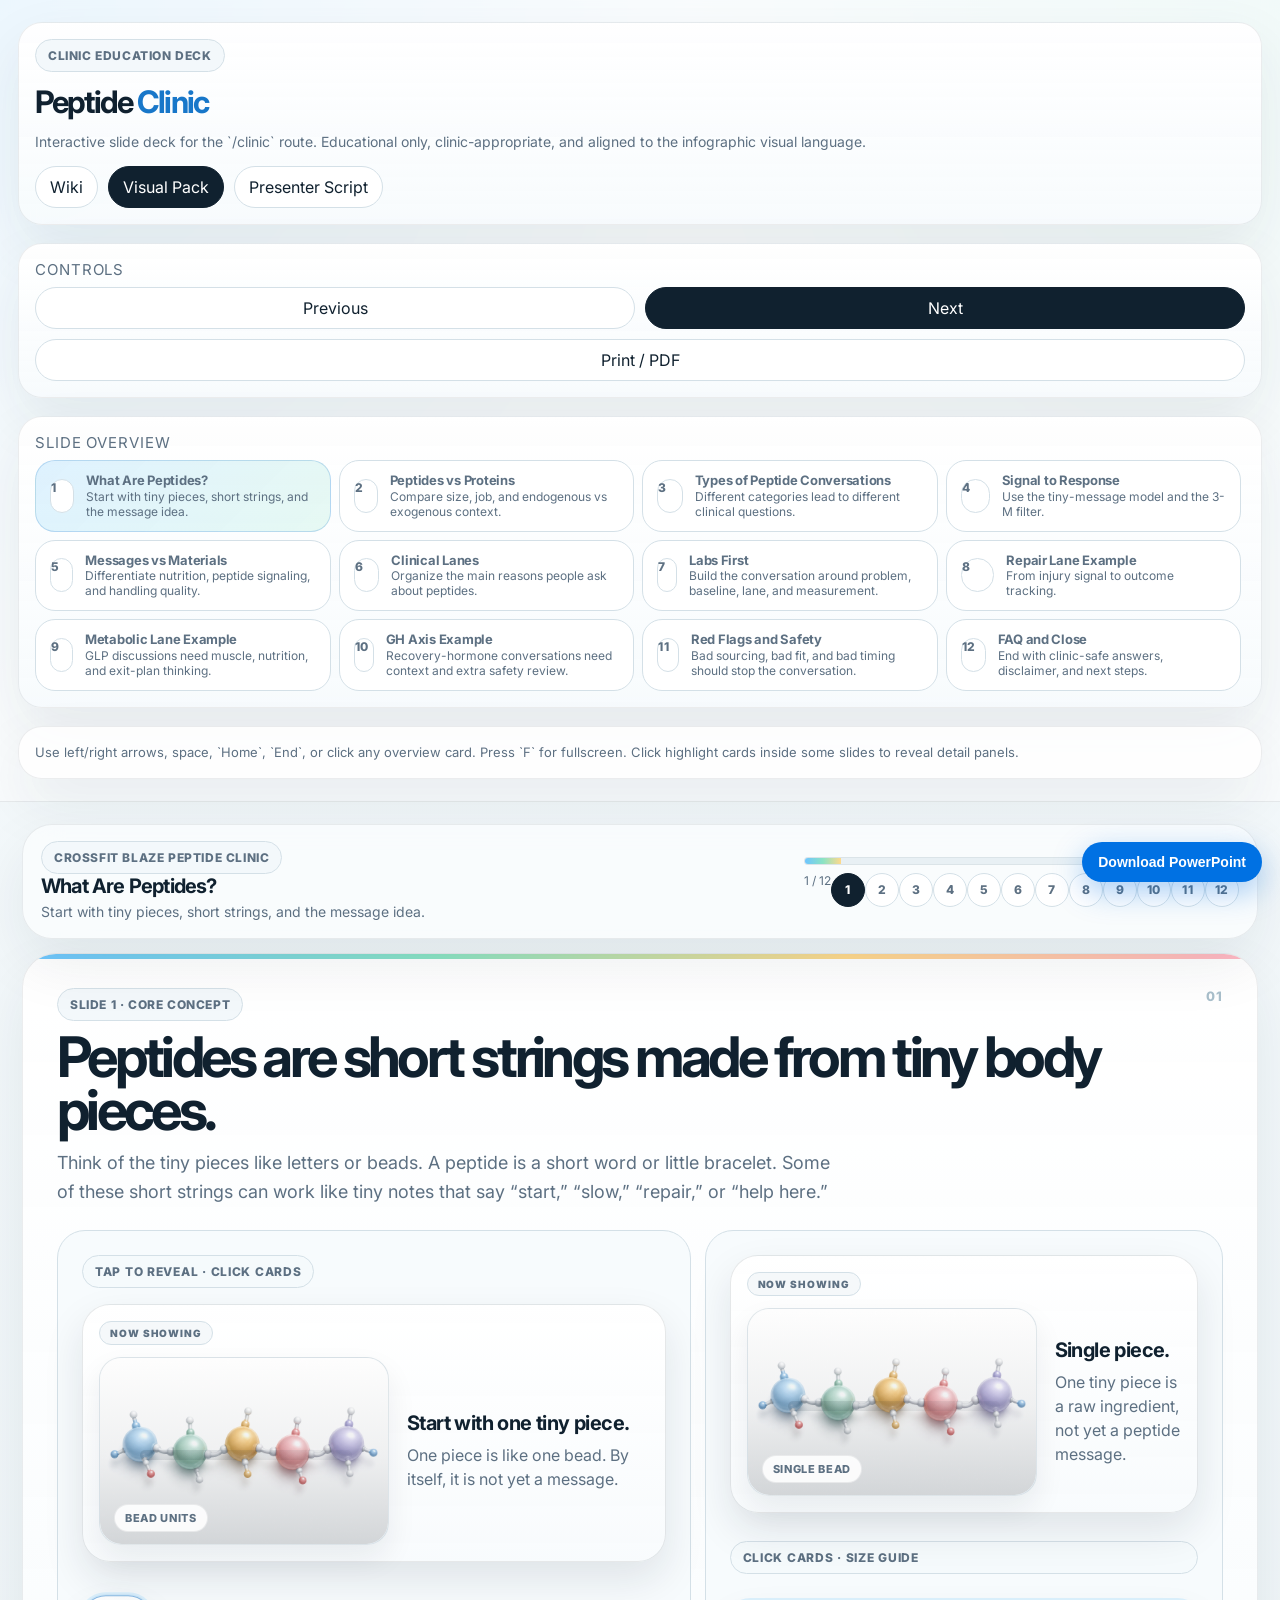
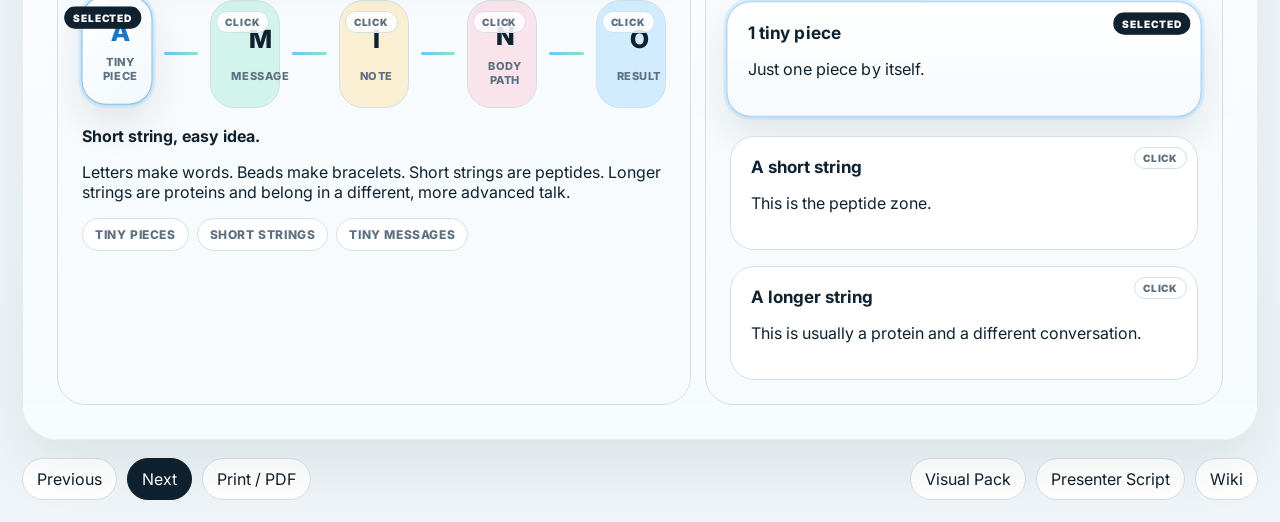
==== commit 9d654bf5: "Fix clinic PowerPoint images and hosted assets" ====
--- a/clinic-powerpoint/index.html
+++ b/clinic-powerpoint/index.html
@@ -1604,7 +1604,7 @@
                 <div class="details-panel" id="detail-letter-a">
                   <div class="detail-body">
                     <div class="detail-visual scene-beads has-generated">
-                      <img class="generated-visual" src="/clinic-assets/amino-acid-chain.png" alt="Tiny pieces linked together illustration" />
+                      <img class="generated-visual" src="./clinic-assets/amino-acid-chain.png" alt="Tiny pieces linked together illustration" />
                       <span class="orb"></span><span class="orb"></span><span class="orb"></span><span class="orb"></span><span class="orb"></span>
                       <span class="caption">Bead units</span>
                     </div>
@@ -1617,7 +1617,7 @@
                 <div class="details-panel" id="detail-letter-m" hidden>
                   <div class="detail-body">
                     <div class="detail-visual scene-bubbles has-generated">
-                      <img class="generated-visual" src="/clinic-assets/message-packets.png" alt="Message packet illustration" />
+                      <img class="generated-visual" src="./clinic-assets/message-packets.png" alt="Message packet illustration" />
                       <span class="bubble"></span><span class="bubble"></span><span class="bubble"></span>
                       <span class="caption">Message packet</span>
                     </div>
@@ -1630,7 +1630,7 @@
                 <div class="details-panel" id="detail-letter-i" hidden>
                   <div class="detail-body">
                     <div class="detail-visual scene-lock has-generated">
-                      <img class="generated-visual" src="/clinic-assets/lock-key-receptor.png" alt="Simple lock and key match illustration" />
+                      <img class="generated-visual" src="./clinic-assets/lock-key-receptor.png" alt="Simple lock and key match illustration" />
                       <span class="lock-body"></span><span class="cut"></span>
                       <span class="caption">Lock and key</span>
                     </div>
@@ -1643,7 +1643,7 @@
                 <div class="details-panel" id="detail-letter-n" hidden>
                   <div class="detail-body">
                     <div class="detail-visual scene-network has-generated">
-                      <img class="generated-visual" src="/clinic-assets/signal-network.png" alt="Signal network illustration" />
+                      <img class="generated-visual" src="./clinic-assets/signal-network.png" alt="Signal network illustration" />
                       <svg viewBox="0 0 320 188" aria-hidden="true">
                         <path d="M55 60L148 47L240 77L196 140L96 136L258 126" fill="none" stroke="rgba(16,33,47,.16)" stroke-width="4" stroke-linecap="round"/>
                       </svg>
@@ -1659,7 +1659,7 @@
                 <div class="details-panel" id="detail-letter-o" hidden>
                   <div class="detail-body">
                     <div class="detail-visual scene-gauge has-generated">
-                      <img class="generated-visual" src="/clinic-assets/outcome-gauge.png" alt="Outcome gauge illustration" />
+                      <img class="generated-visual" src="./clinic-assets/outcome-gauge.png" alt="Outcome gauge illustration" />
                       <span class="dial"></span><span class="needle"></span>
                       <span class="caption">Outcome gauge</span>
                     </div>
@@ -1696,7 +1696,7 @@
             <div class="details-panel" id="detail-scale-single">
               <div class="detail-body">
                 <div class="detail-visual scene-beads has-generated">
-                  <img class="generated-visual" src="/clinic-assets/amino-acid-chain.png" alt="Single tiny piece illustration" />
+                  <img class="generated-visual" src="./clinic-assets/amino-acid-chain.png" alt="Single tiny piece illustration" />
                   <span class="orb" style="left:128px;top:72px"></span>
                   <span class="caption">Single bead</span>
                 </div>
@@ -1709,7 +1709,7 @@
             <div class="details-panel" id="detail-scale-peptide" hidden>
               <div class="detail-body">
                 <div class="detail-visual scene-beads has-generated">
-                  <img class="generated-visual" src="/clinic-assets/amino-acid-chain.png" alt="Short peptide string illustration" />
+                  <img class="generated-visual" src="./clinic-assets/amino-acid-chain.png" alt="Short peptide string illustration" />
                   <span class="orb"></span><span class="orb"></span><span class="orb"></span>
                   <span class="caption">Short string</span>
                 </div>
@@ -1722,7 +1722,7 @@
             <div class="details-panel" id="detail-scale-protein" hidden>
               <div class="detail-body">
                 <div class="detail-visual scene-fold has-generated">
-                  <img class="generated-visual" src="/clinic-assets/folded-protein.png" alt="Bigger protein illustration" />
+                  <img class="generated-visual" src="./clinic-assets/folded-protein.png" alt="Bigger protein illustration" />
                   <span class="blob"></span>
                   <svg viewBox="0 0 320 188" aria-hidden="true">
                     <path d="M72 130C108 70 130 112 162 78C184 54 213 74 248 58" fill="none" stroke="rgba(24,119,201,.42)" stroke-width="7" stroke-linecap="round"/>
@@ -1775,7 +1775,7 @@
           <div class="details-panel" id="detail-ratio-peptides">
             <div class="detail-body">
               <div class="detail-visual scene-bubbles has-generated">
-                <img class="generated-visual" src="/clinic-assets/message-packets.png" alt="Compact peptide signaling illustration" />
+                <img class="generated-visual" src="./clinic-assets/message-packets.png" alt="Compact peptide signaling illustration" />
                 <span class="bubble"></span><span class="bubble"></span><span class="bubble"></span>
                 <span class="caption">Compact signal set</span>
               </div>
@@ -1788,7 +1788,7 @@
           <div class="details-panel" id="detail-ratio-proteins" hidden>
             <div class="detail-body">
               <div class="detail-visual scene-fold has-generated">
-                <img class="generated-visual" src="/clinic-assets/folded-protein.png" alt="Larger protein illustration" />
+                <img class="generated-visual" src="./clinic-assets/folded-protein.png" alt="Larger protein illustration" />
                 <span class="blob"></span>
                 <svg viewBox="0 0 320 188" aria-hidden="true">
                   <path d="M70 96C102 38 148 150 202 72C226 38 248 84 262 120" fill="none" stroke="rgba(183,119,18,.38)" stroke-width="8" stroke-linecap="round"/>
@@ -1876,7 +1876,7 @@
           <div class="details-panel type-details" id="detail-type-signaling">
             <div class="detail-body">
               <div class="detail-visual scene-bubbles has-generated">
-                <img class="generated-visual" src="/clinic-assets/message-packets.png" alt="Signaling peptide illustration" />
+                <img class="generated-visual" src="./clinic-assets/message-packets.png" alt="Signaling peptide illustration" />
                 <span class="bubble"></span><span class="bubble"></span><span class="bubble"></span>
                 <span class="caption">Clean message</span>
               </div>
@@ -1890,7 +1890,7 @@
           <div class="details-panel type-details" id="detail-type-replacement" hidden>
             <div class="detail-body">
               <div class="detail-visual scene-lab-sheet has-generated">
-                <img class="generated-visual" src="/clinic-assets/lab-screening.png" alt="Lab screening illustration" />
+                <img class="generated-visual" src="./clinic-assets/lab-screening.png" alt="Lab screening illustration" />
                 <span class="paper"></span><span class="line l1"></span><span class="line l2"></span><span class="line l3"></span><span class="dot"></span>
                 <span class="caption">Baseline proof</span>
               </div>
@@ -1904,7 +1904,7 @@
           <div class="details-panel type-details" id="detail-type-analogs" hidden>
             <div class="detail-body">
               <div class="detail-visual scene-lock has-generated">
-                <img class="generated-visual" src="/clinic-assets/lock-key-receptor.png" alt="Modified lock and key fit illustration" />
+                <img class="generated-visual" src="./clinic-assets/lock-key-receptor.png" alt="Modified lock and key fit illustration" />
                 <span class="lock-body"></span><span class="cut" style="transform:rotate(-10deg) translateY(-6px)"></span>
                 <span class="caption">Remixed version</span>
               </div>
@@ -1918,7 +1918,7 @@
           <div class="details-panel type-details" id="detail-type-stacks" hidden>
             <div class="detail-body">
               <div class="detail-visual scene-network has-generated">
-                <img class="generated-visual" src="/clinic-assets/signal-network.png" alt="Multi-step stack illustration" />
+                <img class="generated-visual" src="./clinic-assets/signal-network.png" alt="Multi-step stack illustration" />
                 <svg viewBox="0 0 320 188" aria-hidden="true">
                   <path d="M58 54L142 56L246 48M88 134L150 90L240 128M58 54L88 134M142 56L150 90L246 48L240 128" fill="none" stroke="rgba(16,33,47,.16)" stroke-width="4" stroke-linecap="round"/>
                 </svg>
@@ -2060,7 +2060,7 @@
           <div class="details-panel" id="detail-materials">
             <div class="detail-body">
               <div class="detail-visual scene-muscle has-generated">
-                <img class="generated-visual" src="/clinic-assets/tissue-repair.png" alt="Tissue repair illustration" />
+                <img class="generated-visual" src="./clinic-assets/tissue-repair.png" alt="Tissue repair illustration" />
                 <span class="panel"></span>
                 <svg viewBox="0 0 320 188" aria-hidden="true">
                   <path d="M56 120C88 78 120 62 158 68C208 76 230 100 264 82" fill="none" stroke="rgba(183,119,18,.36)" stroke-width="16" stroke-linecap="round"/>
@@ -2077,7 +2077,7 @@
           <div class="details-panel" id="detail-signals" hidden>
             <div class="detail-body">
               <div class="detail-visual scene-bubbles has-generated">
-                <img class="generated-visual" src="/clinic-assets/message-packets.png" alt="Peptide signaling illustration" />
+                <img class="generated-visual" src="./clinic-assets/message-packets.png" alt="Peptide signaling illustration" />
                 <span class="bubble"></span><span class="bubble"></span><span class="bubble"></span>
                 <span class="caption">Instruction layer</span>
               </div>
@@ -2386,7 +2386,7 @@
           <div class="details-panel" id="detail-glp-basics">
             <div class="detail-body">
               <div class="detail-visual scene-glp has-generated">
-                <img class="generated-visual" src="/clinic-assets/glp-metabolic.png" alt="Metabolic regulation illustration" />
+                <img class="generated-visual" src="./clinic-assets/glp-metabolic.png" alt="Metabolic regulation illustration" />
                 <span class="donut"></span><span class="bar"></span>
                 <span class="caption">Metabolic regulation</span>
               </div>
@@ -2399,7 +2399,7 @@
           <div class="details-panel" id="detail-glp-risks" hidden>
             <div class="detail-body">
               <div class="detail-visual scene-clipboard has-generated">
-                <img class="generated-visual" src="/clinic-assets/safety-checklist.png" alt="Safety checklist illustration" />
+                <img class="generated-visual" src="./clinic-assets/safety-checklist.png" alt="Safety checklist illustration" />
                 <span class="clip"></span><span class="sheet"></span><span class="sheet-line s1"></span><span class="sheet-line s2"></span><span class="sheet-line s3"></span><span class="check" style="background:linear-gradient(145deg, #ffd7e1, #ffabc0)"></span>
                 <span class="caption">Risk checklist</span>
               </div>
